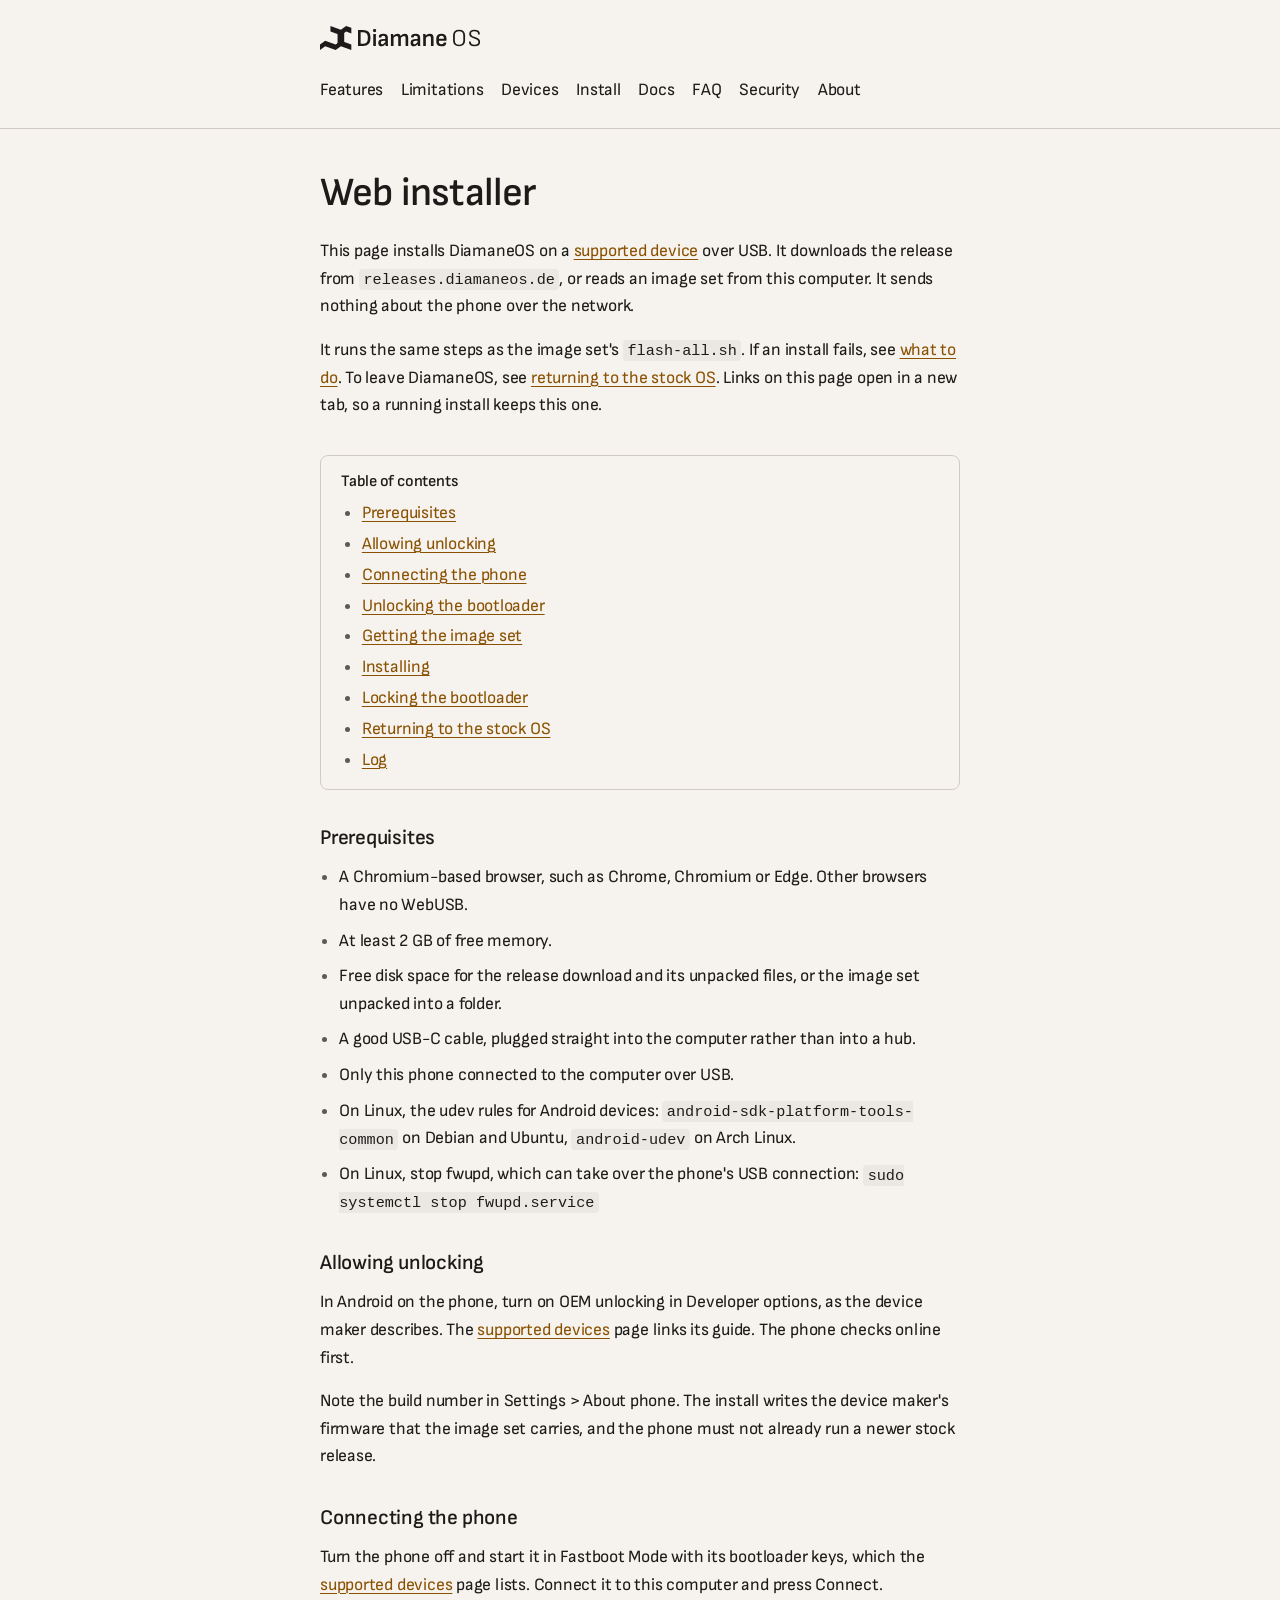
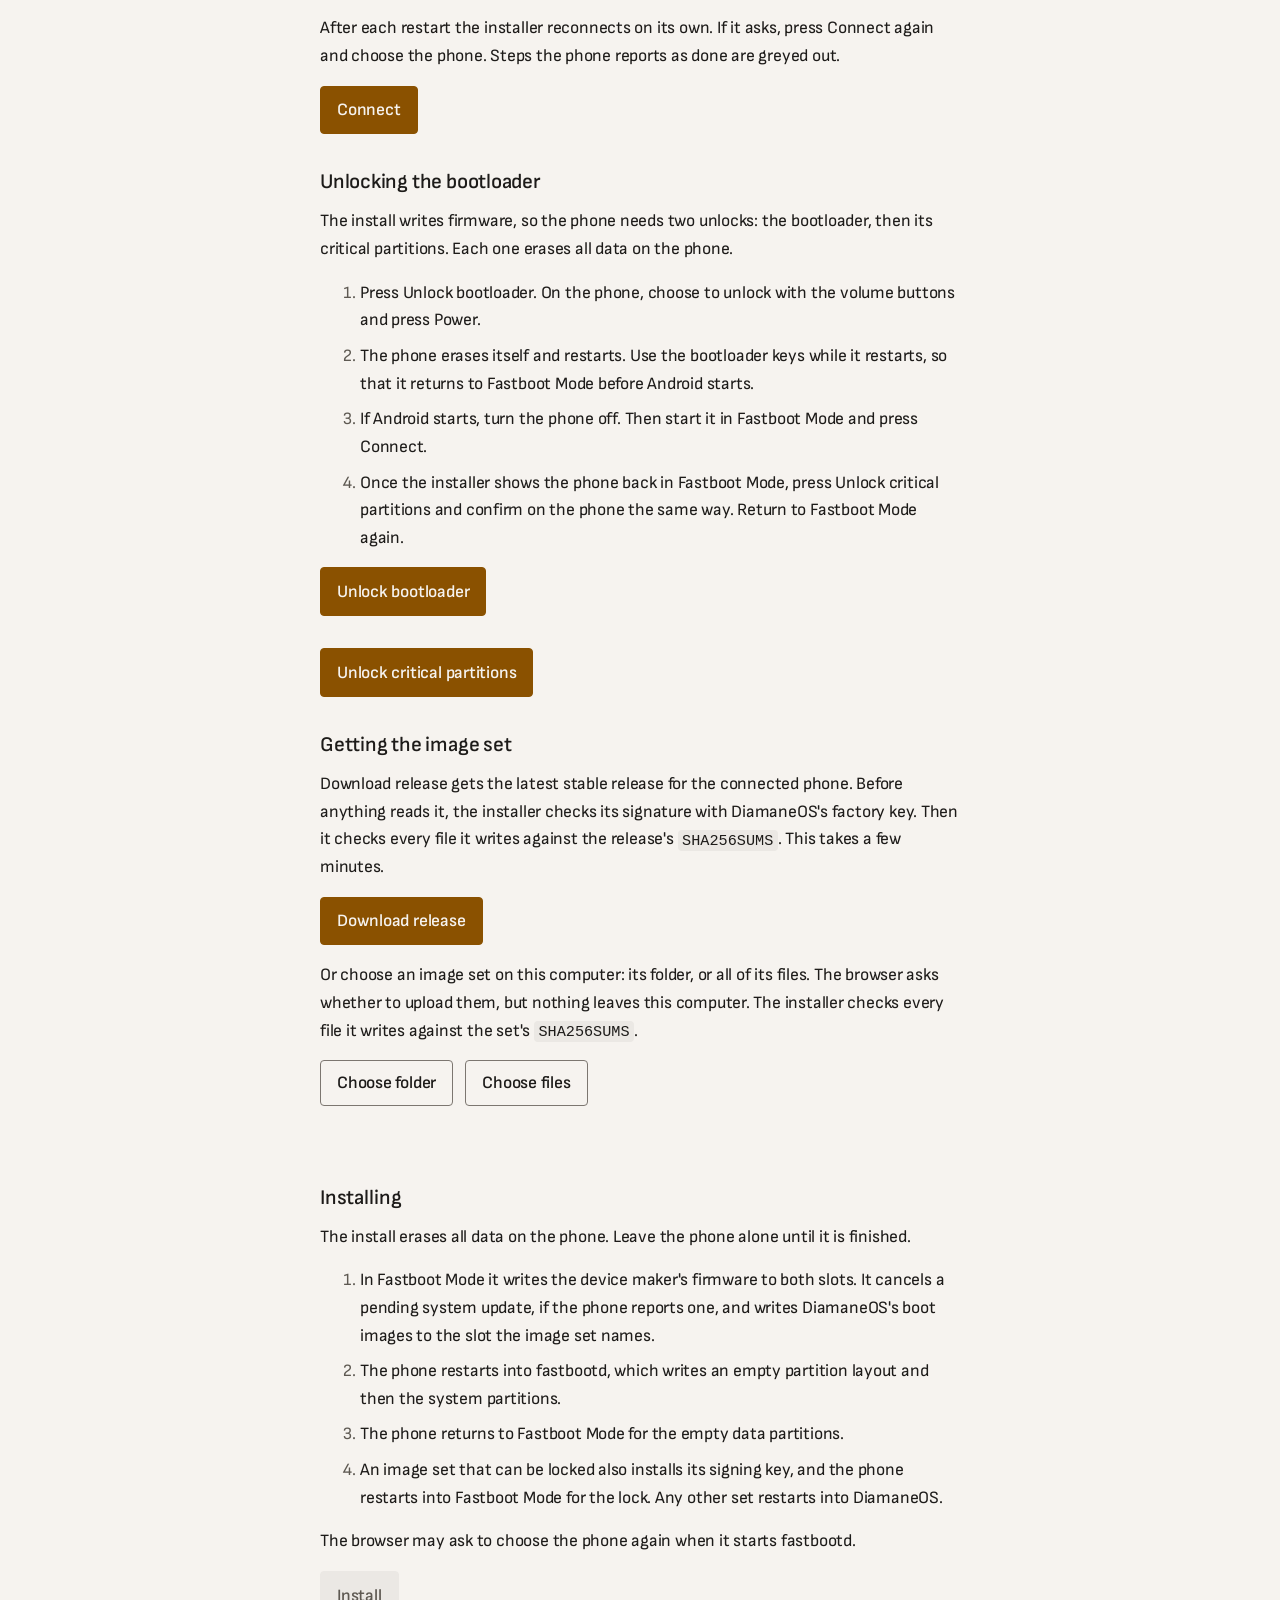
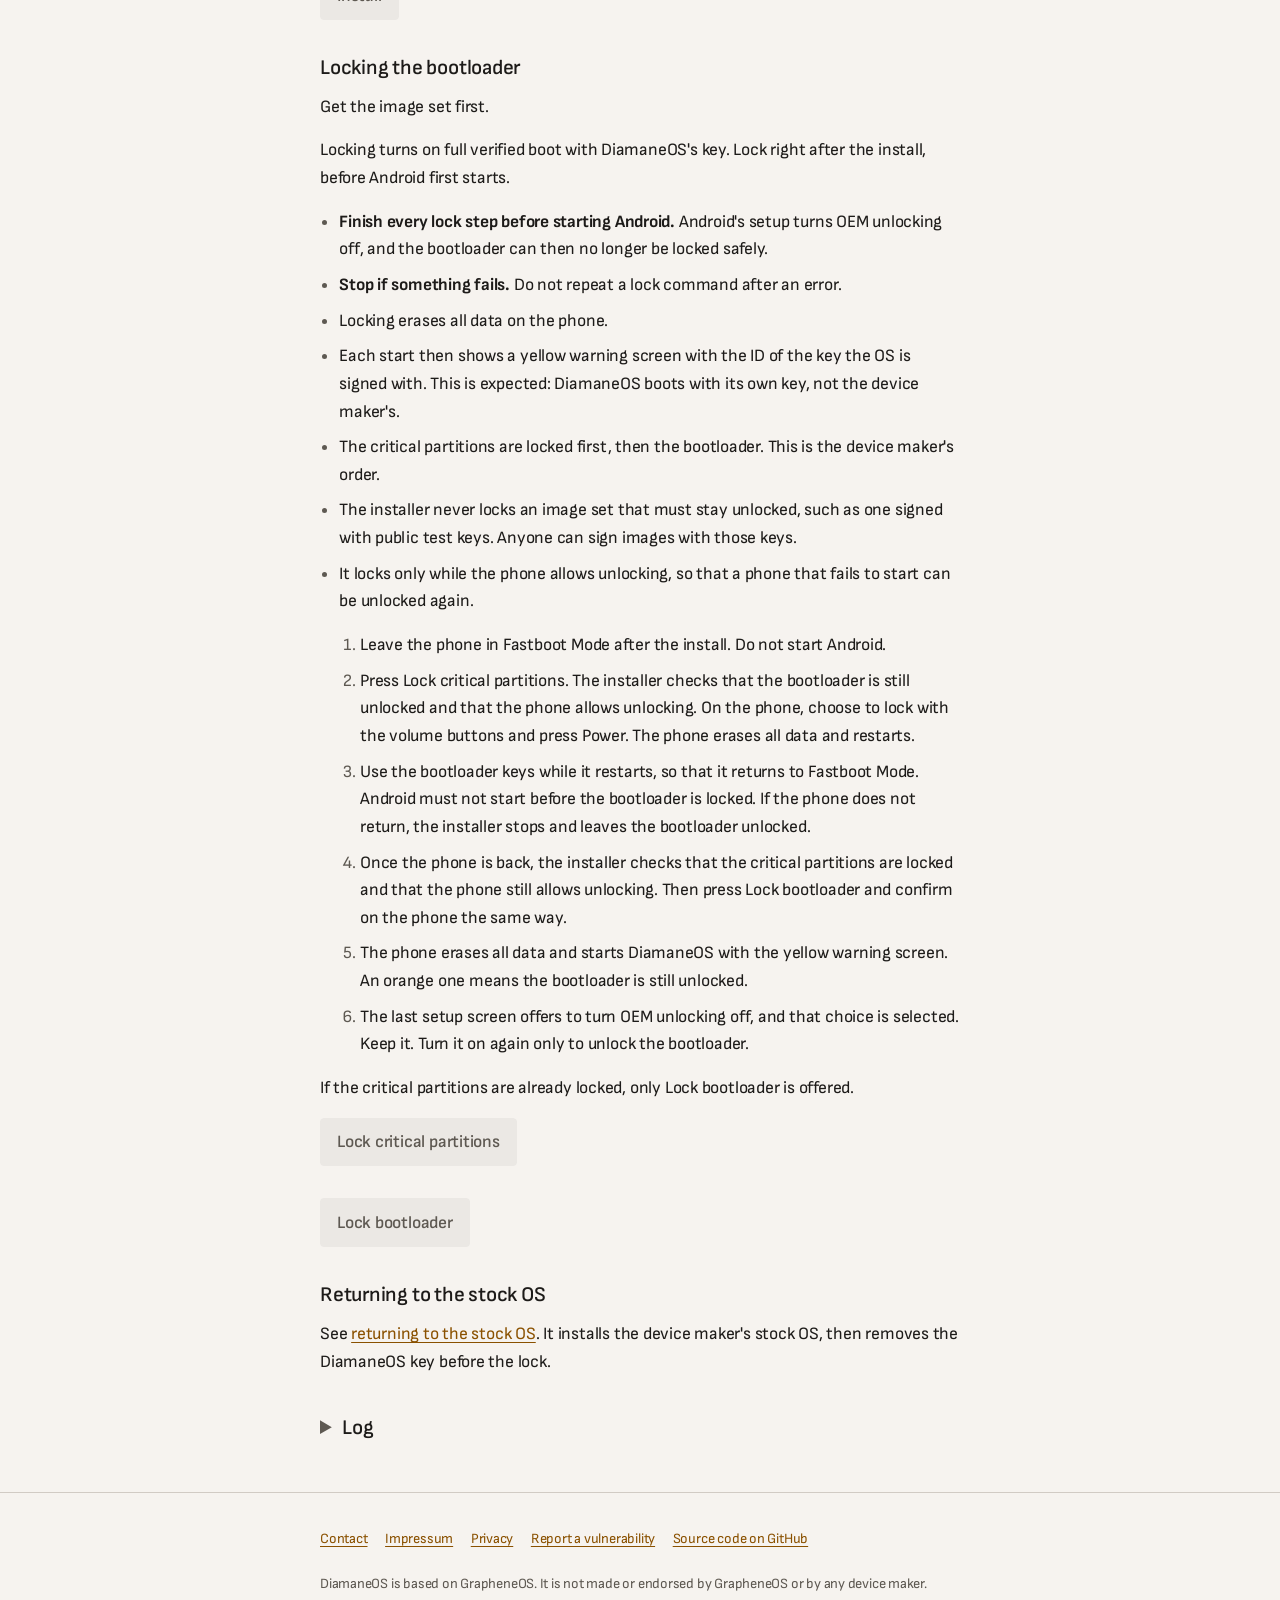
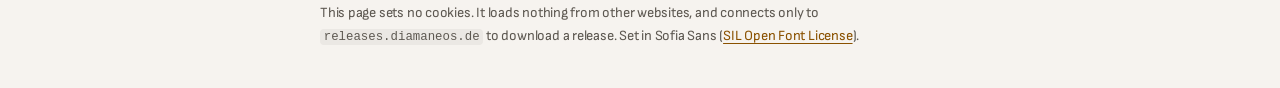
==== web/index.html @ 6e22ea88 "Install page: download button, reconnects and two lock steps The page reconnects after each restart " ====
<!DOCTYPE html>
<html lang="en">
    <head>
        <meta charset="utf-8"/>
        <meta name="viewport" content="width=device-width, initial-scale=1"/>
        <title>Web installer | DiamaneOS</title>
        <link rel="preload" href="fonts/SofiaSans-latin-wght.woff2" as="font" type="font/woff2" crossorigin=""/>
        <link rel="stylesheet" href="style.css"/>
        <script type="module" src="js/fastboot/ffe7e270/fastboot.min.mjs" integrity="sha256-/TM74wkIOUV1rXRSGlzJPb4ZjBA52fzUW3aSypxxtwc="></script>
        <script type="module" src="js/install.js"></script>
        <meta name="description" content="Install DiamaneOS from a browser over USB."/>
        <meta name="color-scheme" content="dark light"/>
        <meta name="theme-color" content="#f6f3ef" media="(prefers-color-scheme: light)"/>
        <meta name="theme-color" content="#100e0b" media="(prefers-color-scheme: dark)"/>
        <meta name="referrer" content="no-referrer"/>
        <link rel="license" href="LICENSE"/>
    </head>
    <body>
        <a class="skip" href="#web-install">Skip to content</a>

        <header class="site-header">
            <div class="wrap header-in">
                <a class="brand" href="https://diamaneos.de/" target="_blank" rel="noreferrer" aria-label="DiamaneOS website"><svg viewBox="0 0 655.396 98.25" class="lockup" aria-hidden="true" focusable="false">
                    <path class="b-bond" d="M71.9 21.642L85.504 26.453L99.108 16.833L99.108 76.608L85.504 71.797L71.9 81.417Z"/>
                    <path class="b-sheet" d="M42.751 0L85.504 15.116L106.878 0L128.255 7.558L128.255 30.232L106.878 22.674L85.504 37.788L42.751 22.674Z"/>
                    <path class="b-sheet" d="M0 75.576L21.377 60.462L64.128 75.576L85.504 60.462L128.255 75.576L128.255 98.25L85.504 83.134L64.128 98.25L21.377 83.134L0 98.25Z"/>
                    <path class="b-name" d="M156.58 81.88Q155.46 81.88 155.46 80.76V17.49Q155.46 16.38 156.58 16.38H175.86Q191.37 16.38 198.97 23.56Q206.57 30.75 206.57 45.15V50.83Q206.57 66.41 199.01 74.14Q191.45 81.88 175.86 81.88ZM166.32 72.62H175.12Q185.74 72.62 190.73 67.32Q195.71 62.02 195.71 51.08V44.9Q195.71 35.13 190.73 30.38Q185.74 25.63 175.12 25.63H166.32ZM219.18 81.88Q218.06 81.88 218.06 80.76V33.91Q218.06 32.79 219.18 32.79H227.67Q228.78 32.79 228.78 33.91V80.76Q228.78 81.88 227.67 81.88ZM223.46 25.34Q220.23 25.34 218.64 23.64Q217.05 21.94 217.05 19.23V17.91Q217.05 15.16 218.64 13.48Q220.23 11.8 223.46 11.8Q226.73 11.8 228.3 13.48Q229.87 15.16 229.87 17.91V19.23Q229.87 21.94 228.3 23.64Q226.73 25.34 223.46 25.34ZM270.01 81.88Q269.41 81.88 269.16 81.5Q268.91 81.12 268.74 80.52Q268.59 79.58 268.25 77.1Q267.91 74.61 267.77 72.46L267.19 68.5V48.53Q267.19 44.02 265.41 42.15Q263.63 40.29 259.17 40.29Q251.1 40.29 251.2 46.04Q251.24 47.16 250.16 47.16H241.94Q240.85 47.16 240.73 45.38Q240.18 39 245.26 35.3Q250.34 31.59 259.56 31.59Q268.99 31.59 273.45 35.75Q277.91 39.91 277.91 48.59V69.54Q277.91 72.9 278.08 75.66Q278.26 78.42 278.56 80.66Q278.76 81.88 277.47 81.88ZM250.88 83.08Q244.97 83.08 241.82 79.52Q238.68 75.96 238.68 69.26Q238.68 64.06 240.69 60.77Q242.71 57.48 247.25 55.67Q251.79 53.86 259.41 53.23L268.74 52.41L268.72 59.38L260 60.13Q253.85 60.69 251.52 62.43Q249.19 64.18 249.19 68.24Q249.19 71.33 250.46 72.85Q251.73 74.36 254.3 74.36Q257.39 74.36 260.66 72.32Q263.93 70.28 269.04 64.93L269.32 72.76Q266.1 76.2 263.17 78.51Q260.23 80.81 257.28 81.94Q254.32 83.08 250.88 83.08ZM291.48 81.88Q290.36 81.88 290.36 80.76V45.2Q290.36 42.36 290.21 39.45Q290.06 36.53 289.71 34.09Q289.51 32.79 290.88 32.79H298.49Q299.46 32.79 299.61 33.61Q299.83 35.04 300.12 36.71Q300.41 38.37 300.51 40.12Q304.61 36 308.55 33.8Q312.49 31.59 317.35 31.59Q322.55 31.59 325.59 33.84Q328.63 36.08 329.93 40.52Q334.24 36.13 338.32 33.86Q342.4 31.59 347.34 31.59Q354.13 31.59 357.59 35.71Q361.05 39.83 361.05 48.1V80.76Q361.05 81.88 359.94 81.88H351.45Q350.33 81.88 350.33 80.76V49.56Q350.33 45.25 348.77 43.1Q347.21 40.94 343.81 40.94Q340.84 40.94 337.86 42.71Q334.87 44.48 331.07 48.11V80.76Q331.07 81.88 329.95 81.88H321.47Q320.35 81.88 320.35 80.76V49.56Q320.35 45.25 318.79 43.1Q317.22 40.94 313.83 40.94Q310.85 40.94 307.87 42.71Q304.89 44.48 301.08 48.11V80.76Q301.08 81.88 299.97 81.88ZM402.21 81.88Q401.61 81.88 401.36 81.5Q401.11 81.12 400.94 80.52Q400.79 79.58 400.45 77.1Q400.11 74.61 399.97 72.46L399.39 68.5V48.53Q399.39 44.02 397.61 42.15Q395.83 40.29 391.37 40.29Q383.3 40.29 383.4 46.04Q383.44 47.16 382.36 47.16H374.14Q373.05 47.16 372.93 45.38Q372.38 39 377.46 35.3Q382.54 31.59 391.76 31.59Q401.19 31.59 405.65 35.75Q410.11 39.91 410.11 48.59V69.54Q410.11 72.9 410.28 75.66Q410.46 78.42 410.76 80.66Q410.96 81.88 409.67 81.88ZM383.08 83.08Q377.17 83.08 374.02 79.52Q370.88 75.96 370.88 69.26Q370.88 64.06 372.89 60.77Q374.91 57.48 379.45 55.67Q383.99 53.86 391.61 53.23L400.94 52.41L400.92 59.38L392.2 60.13Q386.05 60.69 383.72 62.43Q381.39 64.18 381.39 68.24Q381.39 71.33 382.66 72.85Q383.93 74.36 386.5 74.36Q389.59 74.36 392.86 72.32Q396.13 70.28 401.24 64.93L401.52 72.76Q398.3 76.2 395.37 78.51Q392.43 80.81 389.48 81.94Q386.52 83.08 383.08 83.08ZM455.27 81.88Q454.15 81.88 454.15 80.76V49.56Q454.15 45.1 452.34 43.02Q450.54 40.94 446.81 40.94Q443.22 40.94 439.72 43.08Q436.22 45.21 431.46 49.93L431.19 41.57Q434.28 38.3 437.25 36.09Q440.22 33.88 443.38 32.73Q446.55 31.59 450.23 31.59Q457.41 31.59 461.14 35.71Q464.87 39.83 464.87 48.18V80.76Q464.87 81.88 463.75 81.88ZM423.68 81.88Q422.56 81.88 422.56 80.76V45.2Q422.56 42.44 422.34 39.3Q422.11 36.15 421.91 34.16Q421.71 32.79 423 32.79H430.69Q431.66 32.79 431.89 33.84Q432.11 34.69 432.31 36.28Q432.51 37.88 432.7 39.61Q432.89 41.34 432.89 42.67L433.28 46.23V80.76Q433.28 81.88 432.17 81.88ZM497.15 83.08Q486.74 83.08 481.42 78.4Q476.11 73.72 476.11 64.55V51.58Q476.11 41.77 481.38 36.68Q486.66 31.59 497.06 31.59Q507.35 31.59 512.64 36.54Q517.94 41.48 517.94 50.99V58.79Q517.94 59.9 516.82 59.9H486.76V63.01Q486.76 68.84 489.26 71.57Q491.75 74.29 497.4 74.29Q501.65 74.29 504 72.9Q506.36 71.52 506.36 68.8Q506.36 67.65 507.55 67.65H515.87Q516.84 67.65 516.99 68.69Q517.3 75.58 512.11 79.33Q506.93 83.08 497.15 83.08ZM486.76 52.16H507.33V51.6Q507.33 45.82 504.82 43.11Q502.32 40.4 497.18 40.4Q491.85 40.4 489.31 43.19Q486.76 45.97 486.76 51.68Z"/>
                    <path class="b-suffix" d="M569.33 83.08Q557.07 83.08 550.94 77.02Q544.81 70.96 544.81 59.95V38.3Q544.81 27.21 550.94 21.19Q557.07 15.17 569.33 15.17Q581.59 15.17 587.72 21.19Q593.86 27.21 593.86 38.3V59.95Q593.86 70.96 587.72 77.02Q581.59 83.08 569.33 83.08ZM569.33 76.67Q577.78 76.67 582.21 72.36Q586.64 68.04 586.64 59.85V38.4Q586.64 30.13 582.21 25.85Q577.78 21.58 569.33 21.58Q560.97 21.58 556.5 25.85Q552.03 30.13 552.03 38.4V59.85Q552.03 68.04 556.5 72.36Q560.97 76.67 569.33 76.67ZM632.2 83.08Q620.35 83.08 614.9 78.08Q609.45 73.09 609.94 64.6Q610.02 63.08 610.97 63.08H616.29Q617.32 63.08 617.32 64.44Q617.32 70.97 621.08 73.86Q624.84 76.75 632.77 76.75Q640.58 76.75 644.38 74.08Q648.18 71.41 648.18 65.8Q648.18 62.77 647.2 60.73Q646.22 58.69 643.98 57.16Q641.75 55.64 638.02 54.1L623.95 48.2Q619.33 46.26 616.46 43.96Q613.59 41.66 612.33 38.64Q611.07 35.63 611.07 31.62Q611.16 23.54 616.59 19.4Q622.02 15.26 632.18 15.26Q639.28 15.26 644.33 17.34Q649.38 19.42 651.97 23.39Q654.56 27.36 654.15 33.16Q653.99 34.77 653.2 34.77H647.8Q647.38 34.77 647.15 34.42Q646.93 34.08 647.01 33.16Q647.34 27.56 643.4 24.57Q639.45 21.58 631.95 21.58Q625.34 21.58 621.86 23.93Q618.38 26.28 618.29 31.21Q618.29 33.95 619.22 35.89Q620.14 37.84 622.32 39.41Q624.5 40.97 628.27 42.56L642.19 48.48Q647 50.49 649.91 52.78Q652.82 55.07 654.11 58.13Q655.4 61.19 655.4 65.64Q655.4 73.98 649.85 78.53Q644.31 83.08 632.2 83.08Z"/>
                </svg></a>
                <nav class="nav" aria-label="Main">
                    <ul>
                        <li><a href="https://diamaneos.de/features/" target="_blank" rel="noreferrer">Features</a></li>
                        <li><a href="https://diamaneos.de/limitations/" target="_blank" rel="noreferrer">Limitations</a></li>
                        <li><a href="https://diamaneos.de/devices/" target="_blank" rel="noreferrer">Devices</a></li>
                        <li><a href="https://diamaneos.de/install/" target="_blank" rel="noreferrer">Install</a></li>
                        <li><a href="https://diamaneos.de/documentation/" target="_blank" rel="noreferrer">Docs</a></li>
                        <li><a href="https://diamaneos.de/faq/" target="_blank" rel="noreferrer">FAQ</a></li>
                        <li><a href="https://diamaneos.de/security/" target="_blank" rel="noreferrer">Security</a></li>
                        <li><a href="https://diamaneos.de/about/" target="_blank" rel="noreferrer">About</a></li>
                    </ul>
                </nav>
            </div>
        </header>

        <main id="web-install" tabindex="-1">
            <h1><a href="#web-install">Web installer</a></h1>

            <p>This page installs DiamaneOS on a
            <a href="https://diamaneos.de/devices/" target="_blank" rel="noreferrer">supported device</a> over USB.
            It downloads the release from <code>releases.diamaneos.de</code>, or reads an image set from this
            computer. It sends nothing about the phone over the network.</p>

            <p>It runs the same steps as the image set's <code>flash-all.sh</code>. If an install fails,
            see <a href="recovery.html" target="_blank" rel="noopener">what to do</a>. To leave DiamaneOS, see
            <a href="stock.html" target="_blank" rel="noopener">returning to the stock OS</a>. Links on this
            page open in a new tab, so a running install keeps this one.</p>

            <nav id="table-of-contents" class="toc">
                <h2><a href="#table-of-contents">Table of contents</a></h2>

                <ul>
                    <li><a href="#prerequisites">Prerequisites</a></li>
                    <li><a href="#allowing-unlocking">Allowing unlocking</a></li>
                    <li><a href="#connecting">Connecting the phone</a></li>
                    <li><a href="#unlocking">Unlocking the bootloader</a></li>
                    <li><a href="#image-set">Getting the image set</a></li>
                    <li><a href="#installing">Installing</a></li>
                    <li><a href="#locking">Locking the bootloader</a></li>
                    <li><a href="#stock">Returning to the stock OS</a></li>
                    <li><a href="#log-section">Log</a></li>
                </ul>
            </nav>

            <section id="prerequisites">
                <h2><a href="#prerequisites">Prerequisites</a></h2>

                <ul>
                    <li>A Chromium-based browser, such as Chrome, Chromium or Edge. Other browsers have no
                    WebUSB.</li>
                    <li>At least 2 GB of free memory.</li>
                    <li>Free disk space for the release download and its unpacked files, or the image set
                    unpacked into a folder.</li>
                    <li>A good USB-C cable, plugged straight into the computer rather than into a hub.</li>
                    <li>Only this phone connected to the computer over USB.</li>
                    <li>On Linux, the udev rules for Android devices: <code>android-sdk-platform-tools-common</code>
                    on Debian and Ubuntu, <code>android-udev</code> on Arch Linux.</li>
                    <li>On Linux, stop fwupd, which can take over the phone's USB connection:
                    <code>sudo systemctl stop fwupd.service</code></li>
                </ul>
            </section>

            <section id="allowing-unlocking">
                <h2><a href="#allowing-unlocking">Allowing unlocking</a></h2>

                <p>In Android on the phone, turn on OEM unlocking in Developer options, as the device maker
                describes. The <a href="https://diamaneos.de/devices/" target="_blank" rel="noreferrer">supported
                devices</a> page links its guide. The phone checks online first.</p>

                <p>Note the build number in Settings > About phone. The install writes the device maker's
                firmware that the image set carries, and the phone must not already run a newer stock
                release.</p>
            </section>

            <section id="connecting">
                <h2><a href="#connecting">Connecting the phone</a></h2>

                <p>Turn the phone off and start it in Fastboot Mode with its bootloader keys, which the
                <a href="https://diamaneos.de/devices/" target="_blank" rel="noreferrer">supported devices</a> page
                lists. Connect it to this computer and press Connect.</p>

                <p>After each restart the installer reconnects on its own. If it asks, press Connect again and
                choose the phone. Steps the phone reports as done are greyed out.</p>

                <button id="connect-button" disabled="">Connect</button>

                <p><strong id="connect-status"></strong></p>
            </section>

            <section id="unlocking">
                <h2><a href="#unlocking">Unlocking the bootloader</a></h2>

                <p>The install writes firmware, so the phone needs two unlocks: the bootloader, then its
                critical partitions. Each one erases all data on the phone.</p>

                <ol>
                    <li>Press Unlock bootloader. On the phone, choose to unlock with the volume buttons and
                    press Power.</li>
                    <li>The phone erases itself and restarts. Use the bootloader keys while it restarts, so
                    that it returns to Fastboot Mode before Android starts.</li>
                    <li>If Android starts, turn the phone off. Then start it in Fastboot Mode and press
                    Connect.</li>
                    <li>Once the installer shows the phone back in Fastboot Mode, press Unlock critical
                    partitions and confirm on the phone the same way. Return to Fastboot Mode again.</li>
                </ol>

                <button id="unlock-button" disabled="">Unlock bootloader</button>

                <p><strong id="unlock-status"></strong></p>

                <button id="unlock-critical-button" disabled="">Unlock critical partitions</button>

                <p><strong id="unlock-critical-status"></strong></p>
            </section>

            <section id="image-set">
                <h2><a href="#image-set">Getting the image set</a></h2>

                <p>Download release gets the latest stable release for the connected phone. Before anything
                reads it, the installer checks its signature with DiamaneOS's factory key. Then it checks every
                file it writes against the release's <code>SHA256SUMS</code>. This takes a few minutes.</p>

                <button id="download-button" disabled="">Download release</button>

                <p id="download-status-container" hidden="">
                    <strong id="download-status"></strong>
                    <br/>
                    <progress id="download-progress" hidden="" max="1" value="0"></progress>
                </p>

                <p>Or choose an image set on this computer: its folder, or all of its files. The browser asks
                whether to upload them, but nothing leaves this computer. The installer checks every file it
                writes against the set's <code>SHA256SUMS</code>.</p>

                <p class="choices">
                    <button id="folder-button" class="secondary" disabled="">Choose folder</button>
                    <button id="files-button" class="secondary" disabled="">Choose files</button>
                </p>

                <input type="file" id="folder-input" webkitdirectory="" hidden=""/>
                <input type="file" id="files-input" multiple="" hidden=""/>

                <p>
                    <strong id="package-status"></strong>
                    <br/>
                    <progress id="package-progress" hidden="" max="1" value="0"></progress>
                </p>

                <p id="package-summary"></p>
            </section>

            <section id="installing">
                <h2><a href="#installing">Installing</a></h2>

                <p>The install erases all data on the phone. Leave the phone alone until it is finished.</p>

                <ol>
                    <li>In Fastboot Mode it writes the device maker's firmware to both slots. It cancels a
                    pending system update, if the phone reports one, and writes DiamaneOS's boot images to
                    the slot the image set names.</li>
                    <li>The phone restarts into fastbootd, which writes an empty partition layout and then the
                    system partitions.</li>
                    <li>The phone returns to Fastboot Mode for the empty data partitions.</li>
                    <li>An image set that can be locked also installs its signing key, and the phone restarts
                    into Fastboot Mode for the lock. Any other set restarts into DiamaneOS.</li>
                </ol>

                <p>The browser may ask to choose the phone again when it starts fastbootd.</p>

                <p id="firmware-check" hidden=""><label><input type="checkbox" id="firmware-confirm"/> The
                phone does not run a newer stock release than
                <span id="firmware-release">the one in the image set</span>.</label></p>

                <button id="install-button" disabled="">Install</button>

                <p id="install-status-container" hidden="">
                    <strong id="install-status"></strong>
                    <br/>
                    <progress id="install-progress" hidden="" max="1" value="0"></progress>
                </p>

                <button id="reconnect-button" hidden="">Connect again</button>
            </section>

            <section id="locking">
                <h2><a href="#locking">Locking the bootloader</a></h2>

                <p id="lock-notice">Get the image set first.</p>

                <p>Locking turns on full verified boot with DiamaneOS's key. Lock right after the install,
                before Android first starts.</p>

                <ul>
                    <li><strong>Finish every lock step before starting Android.</strong> Android's setup turns
                    OEM unlocking off, and the bootloader can then no longer be locked safely.</li>
                    <li><strong>Stop if something fails.</strong> Do not repeat a lock command after an
                    error.</li>
                    <li>Locking erases all data on the phone.</li>
                    <li>Each start then shows a yellow warning screen with the ID of the key the OS is signed
                    with. This is expected: DiamaneOS boots with its own key, not the device maker's.</li>
                    <li>The critical partitions are locked first, then the bootloader. This is the device
                    maker's order.</li>
                    <li>The installer never locks an image set that must stay unlocked, such as one signed with
                    public test keys. Anyone can sign images with those keys.</li>
                    <li>It locks only while the phone allows unlocking, so that a phone that fails to start
                    can be unlocked again.</li>
                </ul>

                <ol>
                    <li>Leave the phone in Fastboot Mode after the install. Do not start Android.</li>
                    <li>Press Lock critical partitions. The installer checks that the bootloader is still
                    unlocked and that the phone allows unlocking. On the phone, choose to lock with the volume
                    buttons and press Power. The phone erases all data and restarts.</li>
                    <li>Use the bootloader keys while it restarts, so that it returns to Fastboot Mode. Android
                    must not start before the bootloader is locked. If the phone does not return, the installer
                    stops and leaves the bootloader unlocked.</li>
                    <li>Once the phone is back, the installer checks that the critical partitions are locked and
                    that the phone still allows unlocking. Then press Lock bootloader and confirm on the phone
                    the same way.</li>
                    <li>The phone erases all data and starts DiamaneOS with the yellow warning screen. An orange
                    one means the bootloader is still unlocked.</li>
                    <li>The last setup screen offers to turn OEM unlocking off, and that choice is selected.
                    Keep it. Turn it on again only to unlock the bootloader.</li>
                </ol>

                <p>If the critical partitions are already locked, only Lock bootloader is offered.</p>

                <button id="lock-critical-button" disabled="">Lock critical partitions</button>

                <p><strong id="lock-critical-status"></strong></p>

                <button id="lock-button" disabled="">Lock bootloader</button>

                <p><strong id="lock-status"></strong></p>
            </section>

            <section id="stock">
                <h2><a href="#stock">Returning to the stock OS</a></h2>

                <p>See <a href="stock.html" target="_blank" rel="noopener">returning to the stock OS</a>. It
                installs the device maker's stock OS, then removes the DiamaneOS key before the lock.</p>
            </section>

            <details id="log-section">
                <summary>Log</summary>

                <p>Add this to a report on the
                <a href="https://github.com/DiamaneOS/issue-tracker" target="_blank" rel="noreferrer">issue
                tracker</a> when an install fails. It holds no serial numbers.</p>

                <p class="choices">
                    <button id="log-copy-button" class="secondary">Copy</button>
                    <button id="log-save-button" class="secondary">Save</button>
                    <span id="log-status"></span>
                </p>

                <pre id="log"></pre>
            </details>
        </main>

        <footer class="site-footer">
            <div class="wrap">
                <nav aria-label="Footer">
                    <ul class="footer-links">
                        <li><a href="https://diamaneos.de/about/#contact" target="_blank" rel="noreferrer">Contact</a></li>
                        <li><a href="https://diamaneos.de/legal/#impressum" target="_blank" rel="noreferrer">Impressum</a></li>
                        <li><a href="https://diamaneos.de/legal/#privacy" target="_blank" rel="noreferrer">Privacy</a></li>
                        <li><a href="https://diamaneos.de/security/" target="_blank" rel="noreferrer">Report a vulnerability</a></li>
                        <li><a href="https://github.com/DiamaneOS/installer" target="_blank" rel="noreferrer">Source code on GitHub</a></li>
                    </ul>
                </nav>

                <p>DiamaneOS is based on GrapheneOS. It is not made or endorsed by GrapheneOS or by any device maker.</p>

                <p>This page sets no cookies. It loads nothing from other websites, and connects only to
                <code>releases.diamaneos.de</code> to download a release. Set in Sofia Sans
                (<a href="fonts/OFL.txt" target="_blank" rel="noopener">SIL Open Font License</a>).</p>
            </div>
        </footer>
    </body>
</html>
---- web/style.css ----
/* The DiamaneOS website's type, colours and spacing (its assets/css/site.css),
 * with styles for the installer's controls. */

/* The website's Latin subset of Sofia Sans. Other characters fall back to the
 * system font. */
@font-face {
    font-family: "Sofia Sans";
    src: url("fonts/SofiaSans-latin-wght.woff2") format("woff2");
    font-weight: 1 1000;
    font-style: normal;
    font-display: swap;
    unicode-range: U+0000-017F, U+02BB-02BC, U+02C6, U+02DA, U+02DC, U+0304, U+0308, U+0329, U+2000-206F, U+20AC, U+2122, U+2191, U+2193, U+2212, U+2215, U+FEFF, U+FFFD;
}

:root {
    color-scheme: light dark;
    --bg: #f6f3ef;
    --ink: #1d1b19;
    --muted: #5e5952;
    --outline: #7c7670;
    --line: #d1cbc4;
    --accent: #8a5100;
    --lamp: #fba700;
    --code-bg: #ebe8e4;
    --error: #b12c28;
    --w-body: 400;
    --font: "Sofia Sans", system-ui, -apple-system, "Segoe UI", Roboto, "Noto Sans", sans-serif;
    --mono: ui-monospace, "SF Mono", Menlo, Consolas, "Liberation Mono", monospace;
    --measure: 40rem;
    --gutter: clamp(1rem, 4vw, 2rem);
}

@media (prefers-color-scheme: dark) {
    :root {
        --bg: #100e0b;
        --ink: #ebe8e4;
        --muted: #c0bbb3;
        --outline: #908b84;
        --line: #46413b;
        --accent: #ffb956;
        --code-bg: #2c2a27;
        --error: #ffb4aa;
        --w-body: 380;
    }
}

*,
*::before,
*::after {
    box-sizing: border-box;
}

[hidden] {
    display: none !important;
}

html {
    -webkit-text-size-adjust: 100%;
    text-size-adjust: 100%;
}

body {
    margin: 0;
    background: var(--bg);
    color: var(--ink);
    font-family: var(--font);
    font-size: 1.08rem;
    line-height: 1.6;
    font-weight: var(--w-body);
    letter-spacing: -0.0125em;
    overflow-wrap: break-word;
    -webkit-font-smoothing: antialiased;
}

h1,
h2 {
    margin: 0;
    font-weight: 560;
    line-height: 1.2;
    text-wrap: balance;
}

h1 {
    font-size: clamp(1.9rem, 1.5rem + 1.6vw, 2.5rem);
    letter-spacing: -0.02em;
}

h2 {
    font-size: 1.3rem;
}

p,
ul,
ol {
    margin: 0;
}

h1 a,
h2 a {
    color: inherit;
    text-decoration: none;
}

a {
    color: var(--accent);
    text-underline-offset: 0.18em;
    text-decoration-thickness: 1px;
}

a:hover {
    text-decoration-thickness: 2px;
}

:focus-visible {
    outline: 2px solid var(--accent);
    outline-offset: 2px;
}

main:focus {
    outline: none;
}

code,
pre {
    font-family: var(--mono);
    font-size: 0.88em;
    letter-spacing: 0;
}

code {
    padding: 0.1em 0.3em;
    border-radius: 4px;
    background: var(--code-bg);
}

pre {
    margin: 0;
    padding: 1rem;
    border-radius: 4px;
    background: var(--code-bg);
    white-space: pre-wrap;
    overflow-wrap: anywhere;
}

.wrap {
    max-width: calc(var(--measure) + 2 * var(--gutter));
    margin: 0 auto;
    padding: 0 var(--gutter);
}

.skip {
    position: absolute;
    left: 0.5rem;
    top: -3rem;
    padding: 0.5rem 0.75rem;
    background: var(--bg);
    color: var(--ink);
}

.skip:focus {
    top: 0.5rem;
}

/* header */

.site-header {
    border-bottom: 1px solid var(--line);
}

.header-in {
    display: flex;
    flex-wrap: wrap;
    align-items: center;
    justify-content: space-between;
    gap: 0.5rem 1.5rem;
    padding-top: 1rem;
    padding-bottom: 1rem;
}

.brand {
    display: inline-flex;
    align-items: center;
    min-height: 44px;
}

.lockup {
    display: block;
    height: 24px;
    width: auto;
}

.lockup .b-sheet,
.lockup .b-name,
.lockup .b-suffix,
.lockup .b-bond {
    fill: var(--ink);
}

@media (prefers-color-scheme: dark) {
    .lockup .b-suffix {
        fill: var(--muted);
    }

    .lockup .b-bond {
        fill: var(--lamp);
    }
}

.nav ul {
    display: flex;
    flex-wrap: wrap;
    gap: 0 1.1rem;
    margin: 0;
    padding: 0;
    list-style: none;
}

.nav li + li {
    margin-top: 0;
}

.nav a {
    display: inline-flex;
    align-items: center;
    min-height: 44px;
    color: var(--ink);
    text-decoration: none;
}

.nav a:hover {
    text-decoration: underline;
    text-decoration-thickness: 2px;
    text-underline-offset: 0.35em;
}

/* page */

main {
    display: block;
    max-width: calc(var(--measure) + 2 * var(--gutter));
    margin: 0 auto;
    padding: 2.5rem var(--gutter) 3rem;
}

main > * + *,
section > * + *,
details > * + * {
    margin-top: 1rem;
}

main > section,
main > nav,
main > details {
    margin-top: 2.25rem;
    scroll-margin-top: 1rem;
}

main > h1 + p {
    margin-top: 1.25rem;
}

section > h2 + * {
    margin-top: 0.75rem;
}

ul {
    padding-left: 1.2rem;
}

li + li {
    margin-top: 0.5rem;
}

li::marker {
    color: var(--muted);
}

.toc {
    padding: 1rem 1.25rem;
    border: 1px solid var(--line);
    border-radius: 8px;
}

.toc h2 {
    font-size: 1rem;
}

.toc ul {
    margin-top: 0.5rem;
    padding-left: 1.3rem;
}

.toc li + li {
    margin-top: 0.2rem;
}

/* controls */

button {
    min-height: 48px;
    padding: 0.6rem 1rem;
    border: 1px solid var(--accent);
    border-radius: 4px;
    background: var(--accent);
    color: var(--bg);
    font: inherit;
    font-weight: 560;
    letter-spacing: inherit;
    cursor: pointer;
}

button:enabled:hover {
    background: var(--ink);
    border-color: var(--ink);
}

button:disabled {
    background: var(--code-bg);
    border-color: var(--code-bg);
    color: var(--muted);
    cursor: not-allowed;
}

button.secondary {
    min-height: 44px;
    padding: 0.5rem 1rem;
    border-color: var(--outline);
    background: transparent;
    color: var(--ink);
}

button.secondary:enabled:hover {
    border-color: var(--ink);
    background: transparent;
}

button.secondary:disabled {
    border-color: var(--line);
    background: transparent;
}

.choices {
    display: flex;
    flex-wrap: wrap;
    align-items: center;
    gap: 0.5rem 0.75rem;
}

input[type="checkbox"] {
    width: 1.1rem;
    height: 1.1rem;
    margin: 0 0.4rem 0 0;
    vertical-align: -0.15em;
    accent-color: var(--accent);
}

progress {
    width: 100%;
    max-width: 30rem;
    height: 0.5rem;
    margin-top: 0.5rem;
    border: 0;
    border-radius: 4px;
    background: var(--line);
    appearance: none;
}

progress::-webkit-progress-bar {
    border-radius: 4px;
    background: var(--line);
}

progress::-webkit-progress-value {
    border-radius: 4px;
    background: var(--accent);
}

progress::-moz-progress-bar {
    border-radius: 4px;
    background: var(--accent);
}

summary {
    padding: 0.25rem 0;
    font-size: 1.3rem;
    font-weight: 560;
    line-height: 1.2;
    cursor: pointer;
}

summary::marker {
    color: var(--muted);
}

details p {
    color: var(--muted);
}

.error-text {
    color: var(--error);
}

/* footer */

.site-footer {
    padding: 1.5rem 0 2.5rem;
    border-top: 1px solid var(--line);
    color: var(--muted);
    font-size: 0.88rem;
}

.site-footer p + p {
    margin-top: 0.4rem;
}

.footer-links {
    display: flex;
    flex-wrap: wrap;
    gap: 0 1.1rem;
    margin: 0 0 0.75rem;
    padding: 0;
    list-style: none;
}

.footer-links li + li {
    margin-top: 0;
}

.footer-links a {
    display: inline-flex;
    align-items: center;
    min-height: 44px;
}
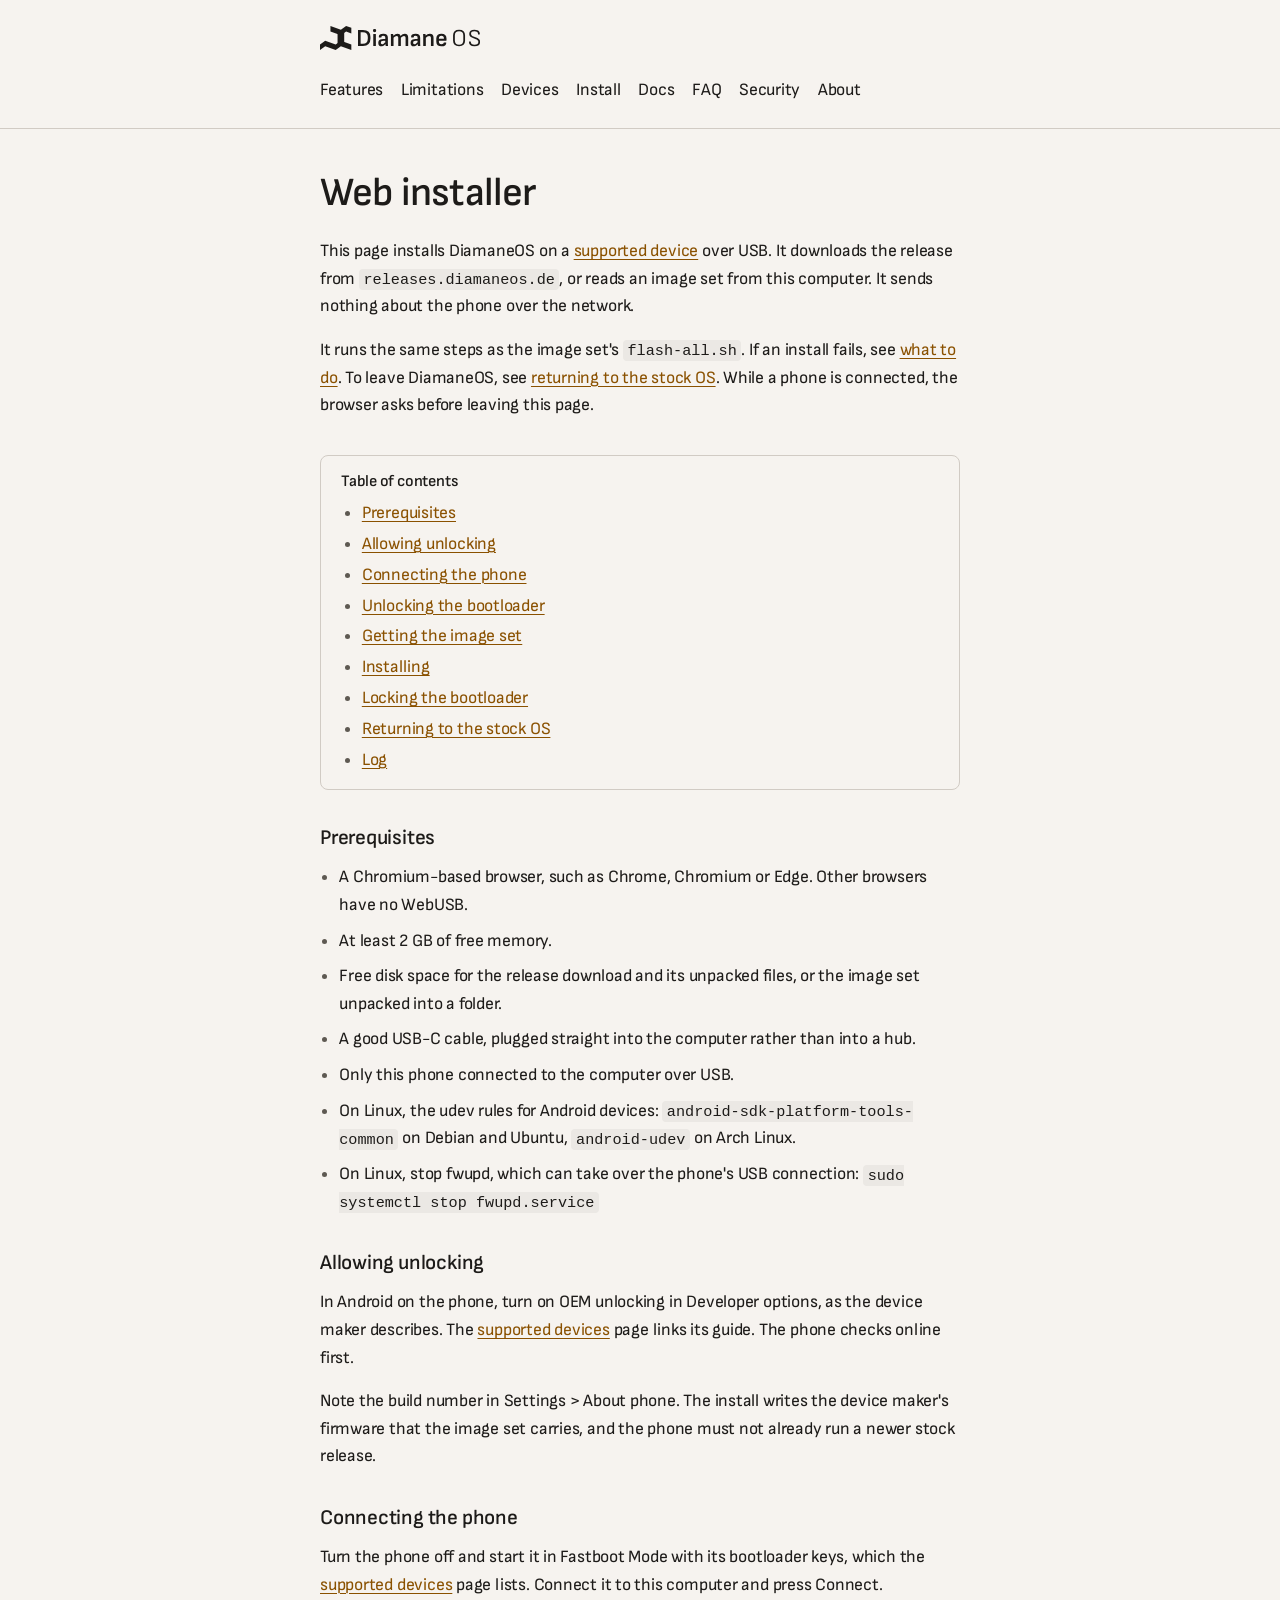
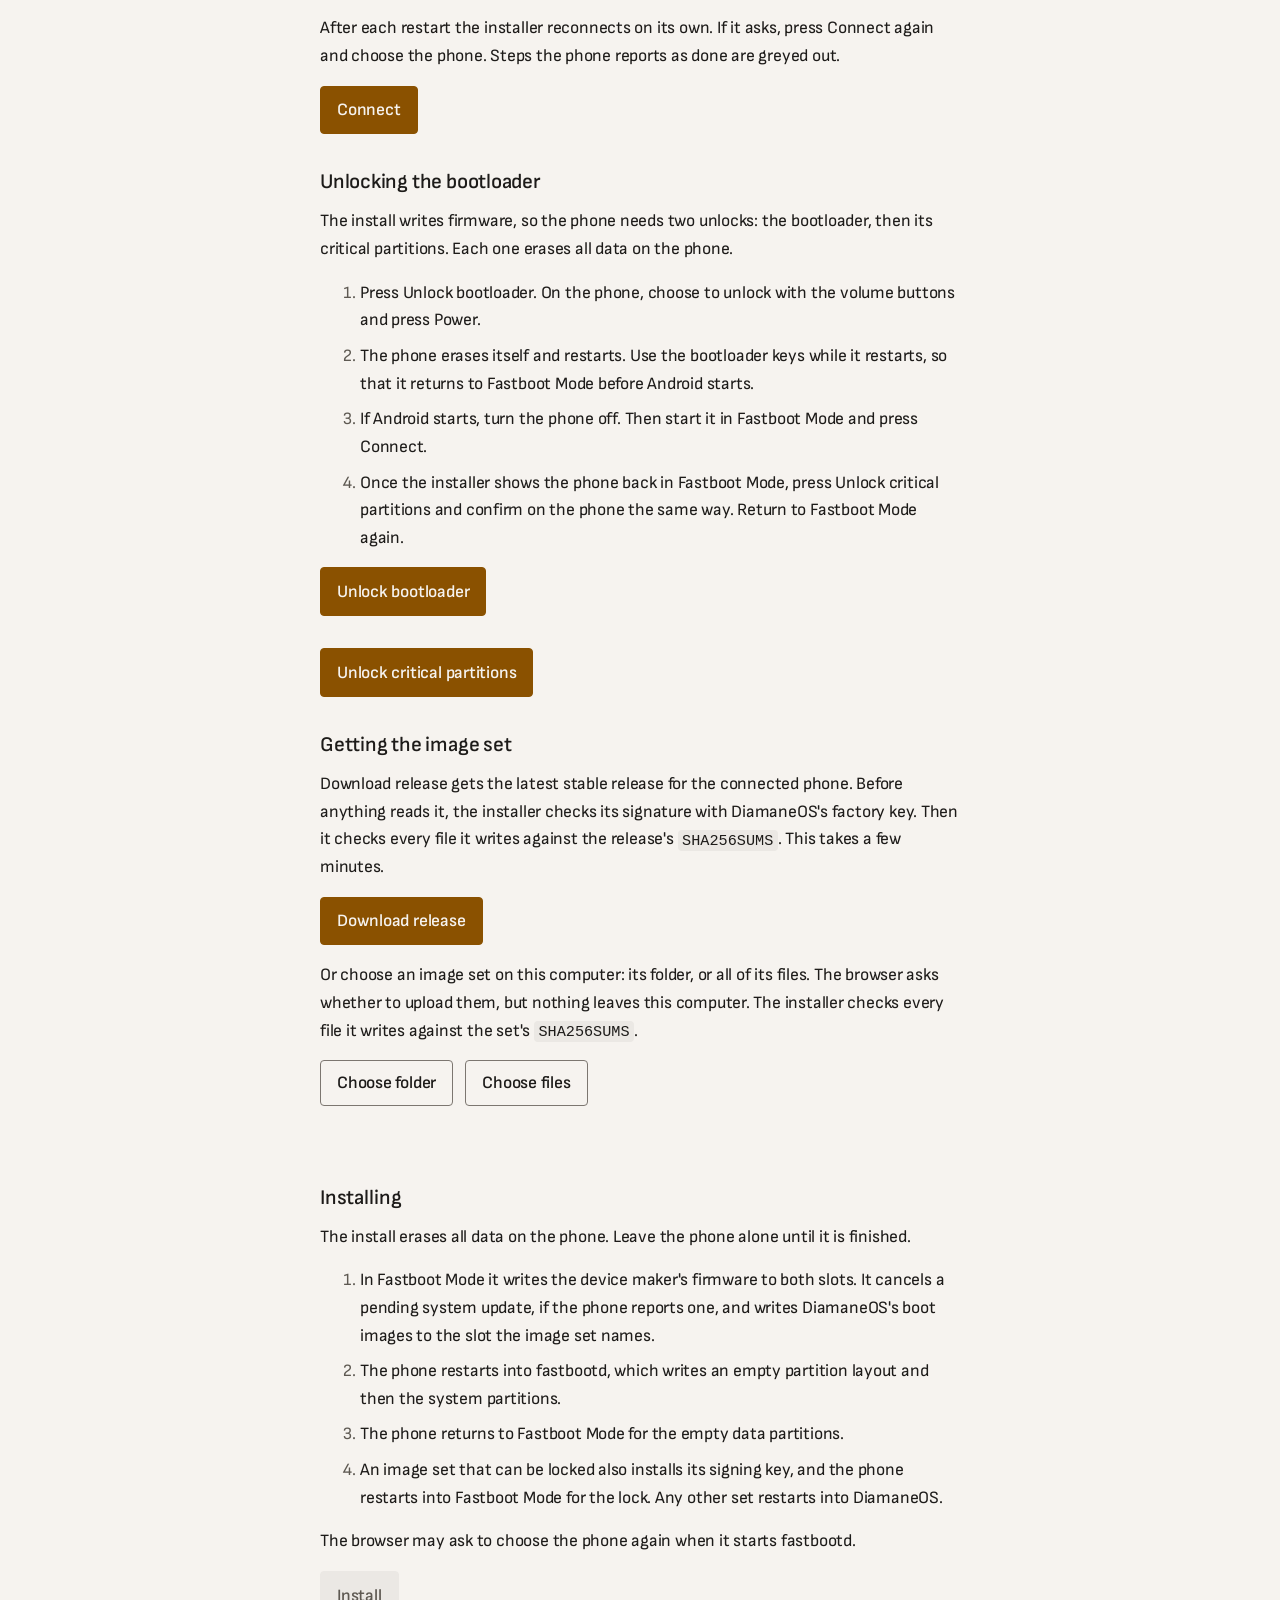
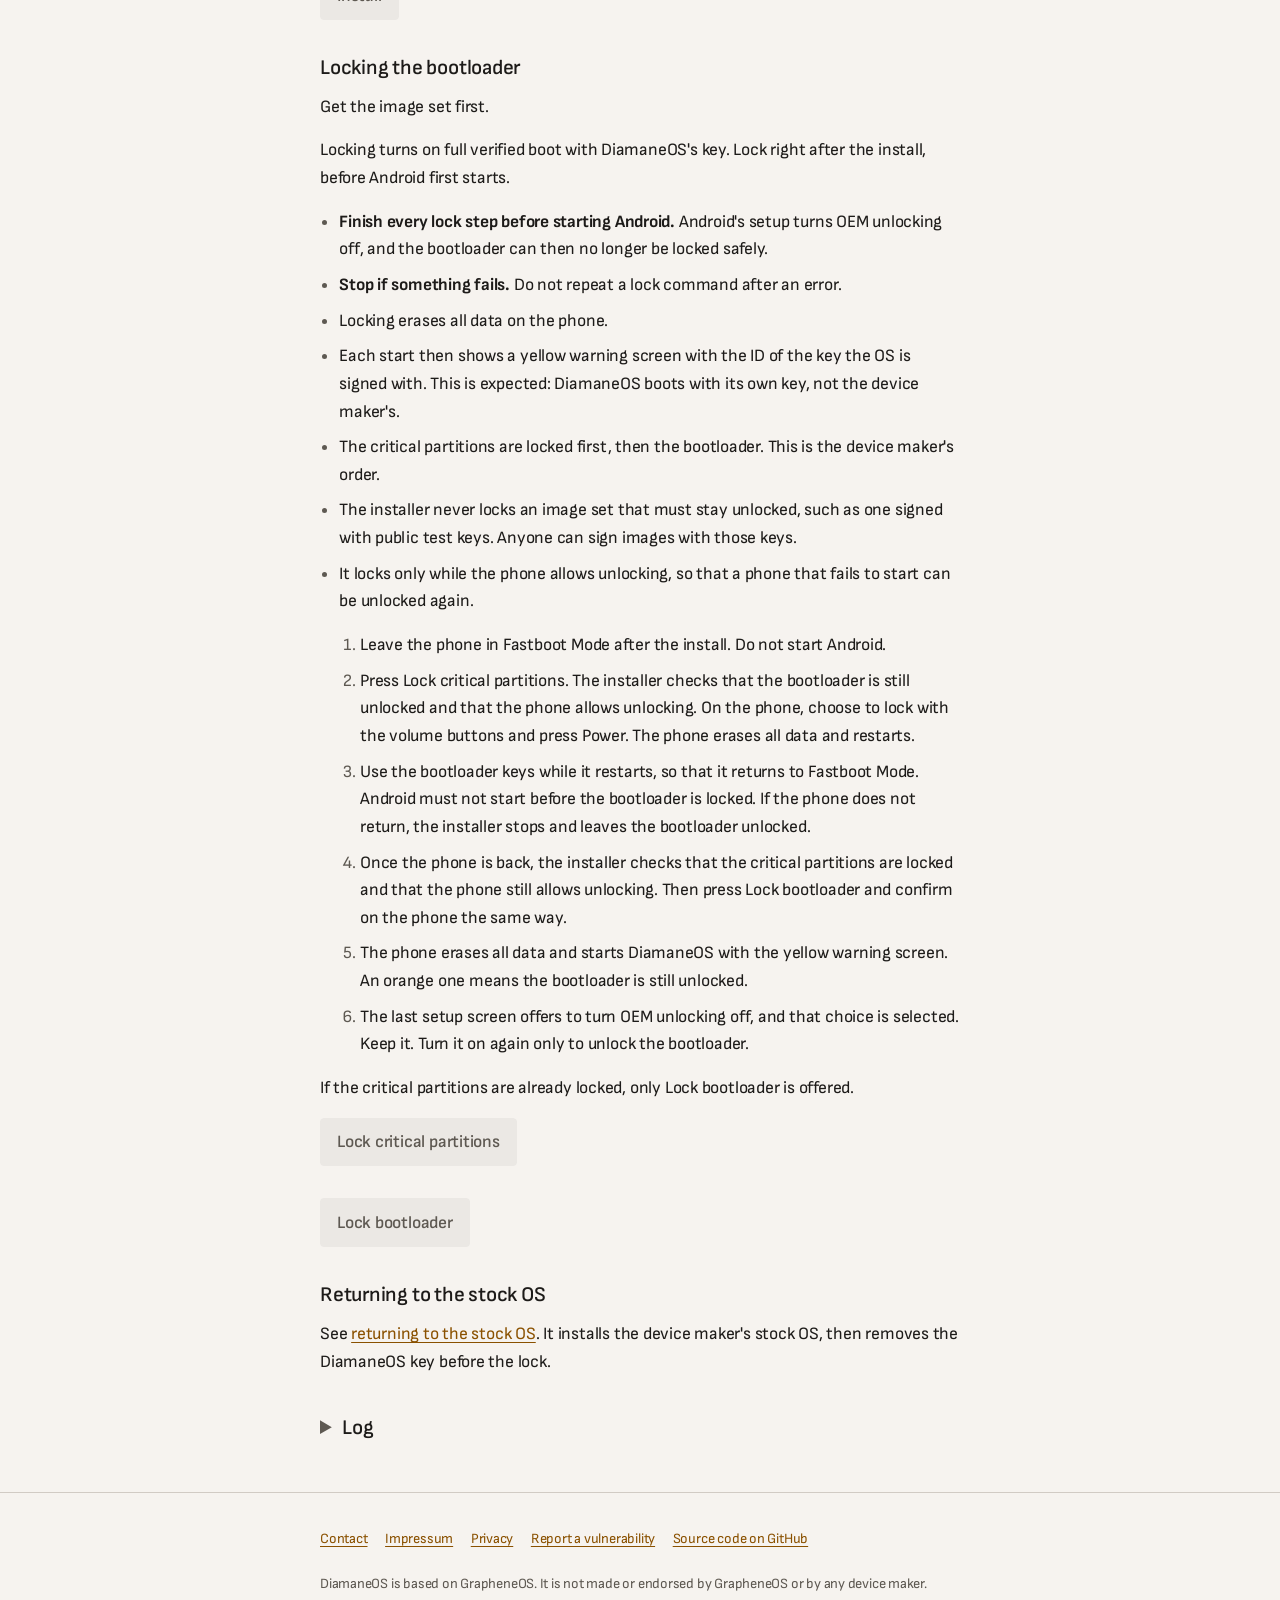
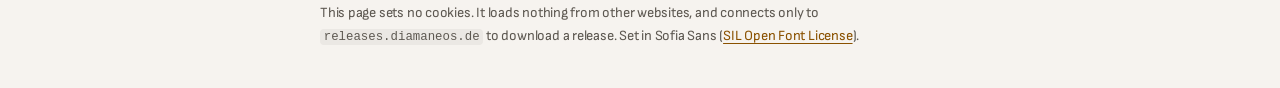
==== commit 64f92c5d: "Ask before leaving instead of opening links in new tabs Links open in this tab. While a phone is con" ====
--- a/web/index.html
+++ b/web/index.html
@@ -20,7 +20,7 @@
 
         <header class="site-header">
             <div class="wrap header-in">
-                <a class="brand" href="https://diamaneos.de/" target="_blank" rel="noreferrer" aria-label="DiamaneOS website"><svg viewBox="0 0 655.396 98.25" class="lockup" aria-hidden="true" focusable="false">
+                <a class="brand" href="https://diamaneos.de/" rel="noreferrer" aria-label="DiamaneOS website"><svg viewBox="0 0 655.396 98.25" class="lockup" aria-hidden="true" focusable="false">
                     <path class="b-bond" d="M71.9 21.642L85.504 26.453L99.108 16.833L99.108 76.608L85.504 71.797L71.9 81.417Z"/>
                     <path class="b-sheet" d="M42.751 0L85.504 15.116L106.878 0L128.255 7.558L128.255 30.232L106.878 22.674L85.504 37.788L42.751 22.674Z"/>
                     <path class="b-sheet" d="M0 75.576L21.377 60.462L64.128 75.576L85.504 60.462L128.255 75.576L128.255 98.25L85.504 83.134L64.128 98.25L21.377 83.134L0 98.25Z"/>
@@ -29,14 +29,14 @@
                 </svg></a>
                 <nav class="nav" aria-label="Main">
                     <ul>
-                        <li><a href="https://diamaneos.de/features/" target="_blank" rel="noreferrer">Features</a></li>
-                        <li><a href="https://diamaneos.de/limitations/" target="_blank" rel="noreferrer">Limitations</a></li>
-                        <li><a href="https://diamaneos.de/devices/" target="_blank" rel="noreferrer">Devices</a></li>
-                        <li><a href="https://diamaneos.de/install/" target="_blank" rel="noreferrer">Install</a></li>
-                        <li><a href="https://diamaneos.de/documentation/" target="_blank" rel="noreferrer">Docs</a></li>
-                        <li><a href="https://diamaneos.de/faq/" target="_blank" rel="noreferrer">FAQ</a></li>
-                        <li><a href="https://diamaneos.de/security/" target="_blank" rel="noreferrer">Security</a></li>
-                        <li><a href="https://diamaneos.de/about/" target="_blank" rel="noreferrer">About</a></li>
+                        <li><a href="https://diamaneos.de/features/" rel="noreferrer">Features</a></li>
+                        <li><a href="https://diamaneos.de/limitations/" rel="noreferrer">Limitations</a></li>
+                        <li><a href="https://diamaneos.de/devices/" rel="noreferrer">Devices</a></li>
+                        <li><a href="https://diamaneos.de/install/" rel="noreferrer">Install</a></li>
+                        <li><a href="https://diamaneos.de/documentation/" rel="noreferrer">Docs</a></li>
+                        <li><a href="https://diamaneos.de/faq/" rel="noreferrer">FAQ</a></li>
+                        <li><a href="https://diamaneos.de/security/" rel="noreferrer">Security</a></li>
+                        <li><a href="https://diamaneos.de/about/" rel="noreferrer">About</a></li>
                     </ul>
                 </nav>
             </div>
@@ -46,14 +46,14 @@
             <h1><a href="#web-install">Web installer</a></h1>
 
             <p>This page installs DiamaneOS on a
-            <a href="https://diamaneos.de/devices/" target="_blank" rel="noreferrer">supported device</a> over USB.
+            <a href="https://diamaneos.de/devices/" rel="noreferrer">supported device</a> over USB.
             It downloads the release from <code>releases.diamaneos.de</code>, or reads an image set from this
             computer. It sends nothing about the phone over the network.</p>
 
             <p>It runs the same steps as the image set's <code>flash-all.sh</code>. If an install fails,
-            see <a href="recovery.html" target="_blank" rel="noopener">what to do</a>. To leave DiamaneOS, see
-            <a href="stock.html" target="_blank" rel="noopener">returning to the stock OS</a>. Links on this
-            page open in a new tab, so a running install keeps this one.</p>
+            see <a href="recovery.html">what to do</a>. To leave DiamaneOS, see
+            <a href="stock.html">returning to the stock OS</a>. While a phone is
+            connected, the browser asks before leaving this page.</p>
 
             <nav id="table-of-contents" class="toc">
                 <h2><a href="#table-of-contents">Table of contents</a></h2>
@@ -93,7 +93,7 @@
                 <h2><a href="#allowing-unlocking">Allowing unlocking</a></h2>
 
                 <p>In Android on the phone, turn on OEM unlocking in Developer options, as the device maker
-                describes. The <a href="https://diamaneos.de/devices/" target="_blank" rel="noreferrer">supported
+                describes. The <a href="https://diamaneos.de/devices/" rel="noreferrer">supported
                 devices</a> page links its guide. The phone checks online first.</p>
 
                 <p>Note the build number in Settings > About phone. The install writes the device maker's
@@ -105,7 +105,7 @@
                 <h2><a href="#connecting">Connecting the phone</a></h2>
 
                 <p>Turn the phone off and start it in Fastboot Mode with its bootloader keys, which the
-                <a href="https://diamaneos.de/devices/" target="_blank" rel="noreferrer">supported devices</a> page
+                <a href="https://diamaneos.de/devices/" rel="noreferrer">supported devices</a> page
                 lists. Connect it to this computer and press Connect.</p>
 
                 <p>After each restart the installer reconnects on its own. If it asks, press Connect again and
@@ -266,7 +266,7 @@
             <section id="stock">
                 <h2><a href="#stock">Returning to the stock OS</a></h2>
 
-                <p>See <a href="stock.html" target="_blank" rel="noopener">returning to the stock OS</a>. It
+                <p>See <a href="stock.html">returning to the stock OS</a>. It
                 installs the device maker's stock OS, then removes the DiamaneOS key before the lock.</p>
             </section>
 
@@ -274,7 +274,7 @@
                 <summary>Log</summary>
 
                 <p>Add this to a report on the
-                <a href="https://github.com/DiamaneOS/issue-tracker" target="_blank" rel="noreferrer">issue
+                <a href="https://github.com/DiamaneOS/issue-tracker" rel="noreferrer">issue
                 tracker</a> when an install fails. It holds no serial numbers.</p>
 
                 <p class="choices">
@@ -291,11 +291,11 @@
             <div class="wrap">
                 <nav aria-label="Footer">
                     <ul class="footer-links">
-                        <li><a href="https://diamaneos.de/about/#contact" target="_blank" rel="noreferrer">Contact</a></li>
-                        <li><a href="https://diamaneos.de/legal/#impressum" target="_blank" rel="noreferrer">Impressum</a></li>
-                        <li><a href="https://diamaneos.de/legal/#privacy" target="_blank" rel="noreferrer">Privacy</a></li>
-                        <li><a href="https://diamaneos.de/security/" target="_blank" rel="noreferrer">Report a vulnerability</a></li>
-                        <li><a href="https://github.com/DiamaneOS/installer" target="_blank" rel="noreferrer">Source code on GitHub</a></li>
+                        <li><a href="https://diamaneos.de/about/#contact" rel="noreferrer">Contact</a></li>
+                        <li><a href="https://diamaneos.de/legal/#impressum" rel="noreferrer">Impressum</a></li>
+                        <li><a href="https://diamaneos.de/legal/#privacy" rel="noreferrer">Privacy</a></li>
+                        <li><a href="https://diamaneos.de/security/" rel="noreferrer">Report a vulnerability</a></li>
+                        <li><a href="https://github.com/DiamaneOS/installer" rel="noreferrer">Source code on GitHub</a></li>
                     </ul>
                 </nav>
 
@@ -303,7 +303,7 @@
 
                 <p>This page sets no cookies. It loads nothing from other websites, and connects only to
                 <code>releases.diamaneos.de</code> to download a release. Set in Sofia Sans
-                (<a href="fonts/OFL.txt" target="_blank" rel="noopener">SIL Open Font License</a>).</p>
+                (<a href="fonts/OFL.txt">SIL Open Font License</a>).</p>
             </div>
         </footer>
     </body>
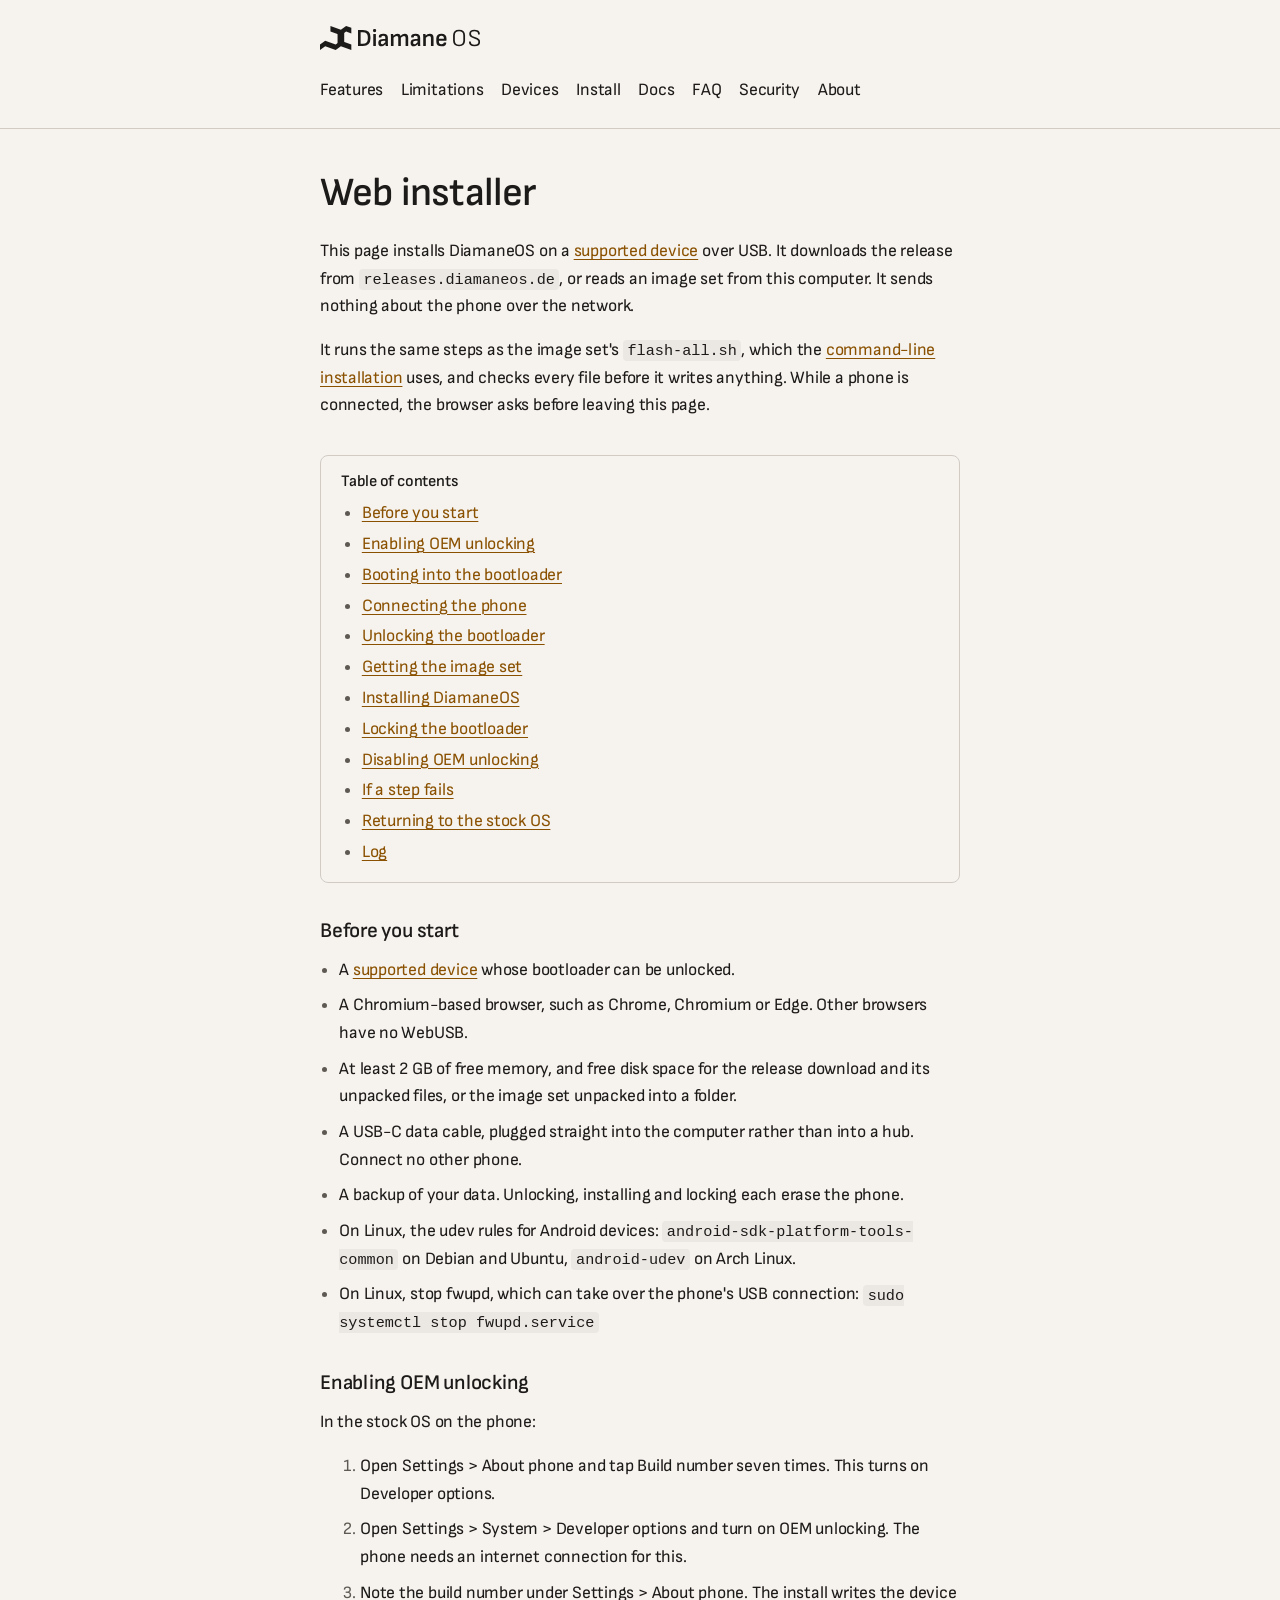
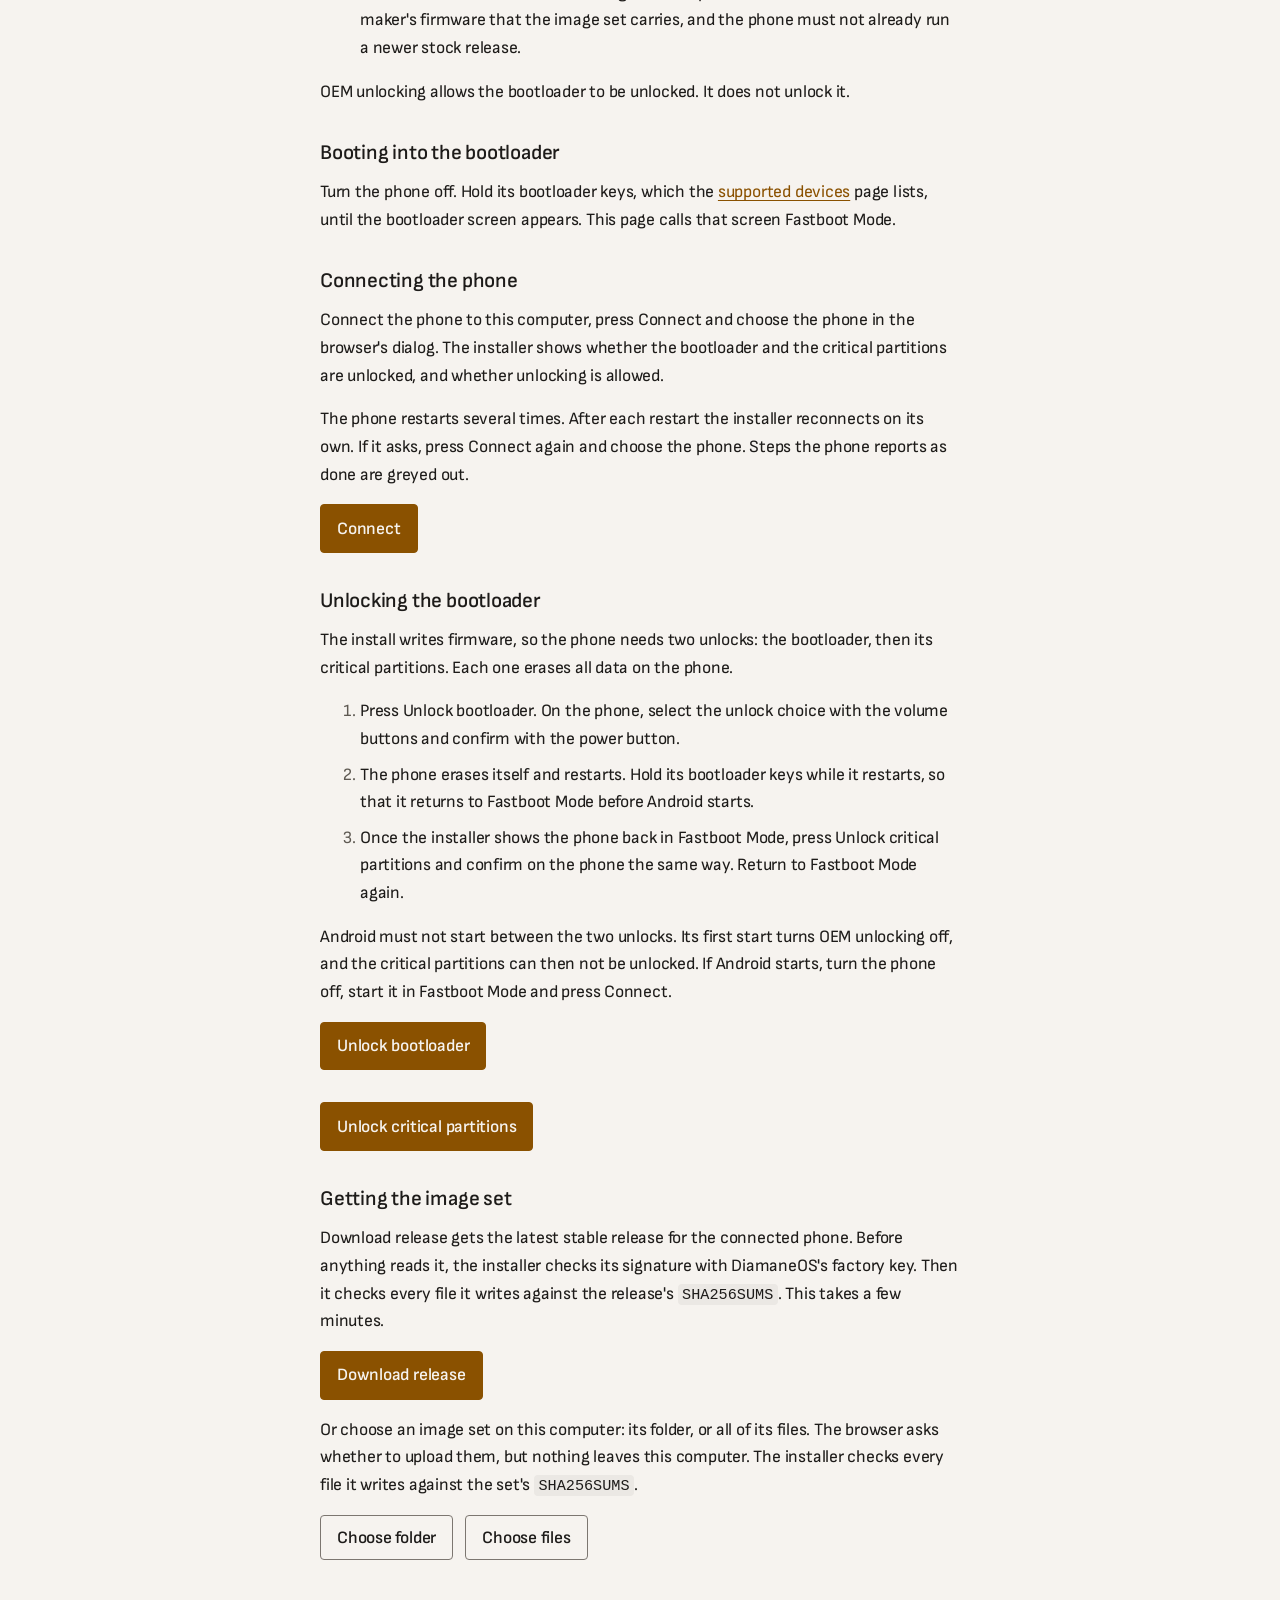
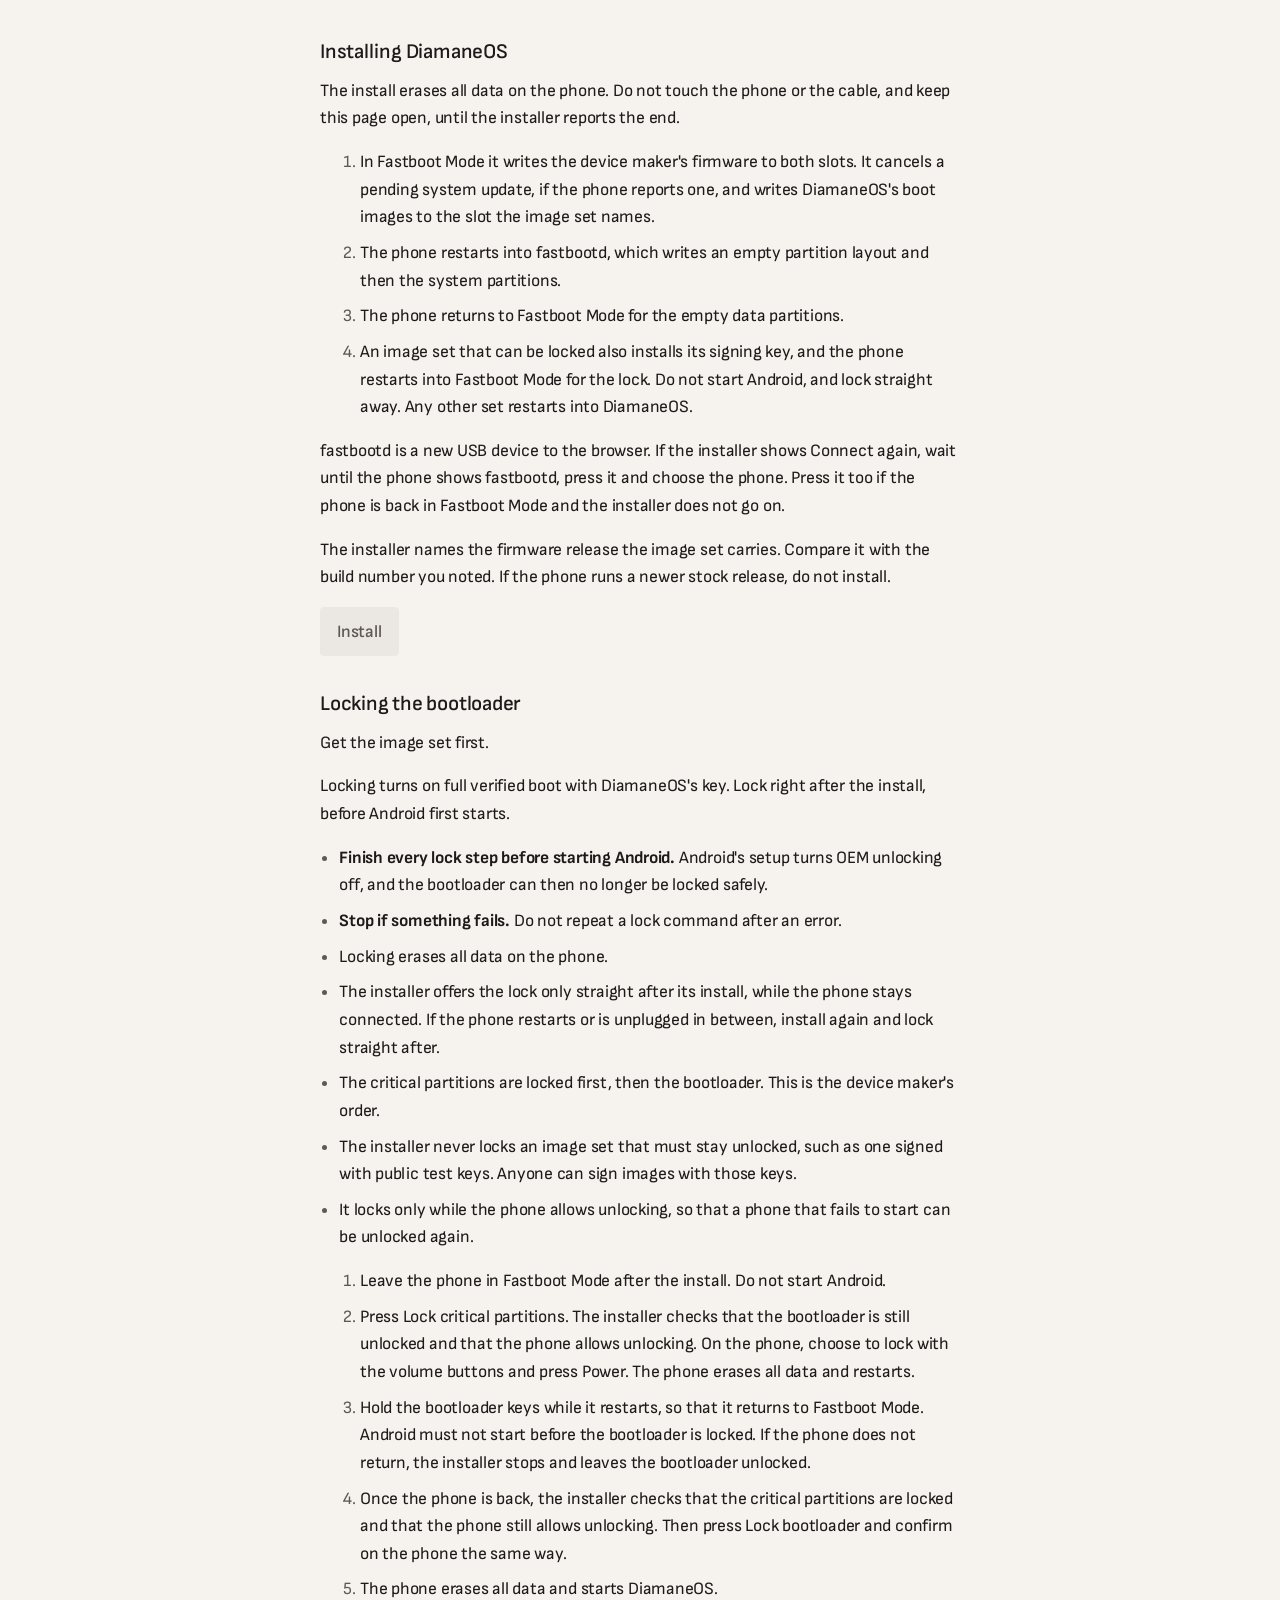
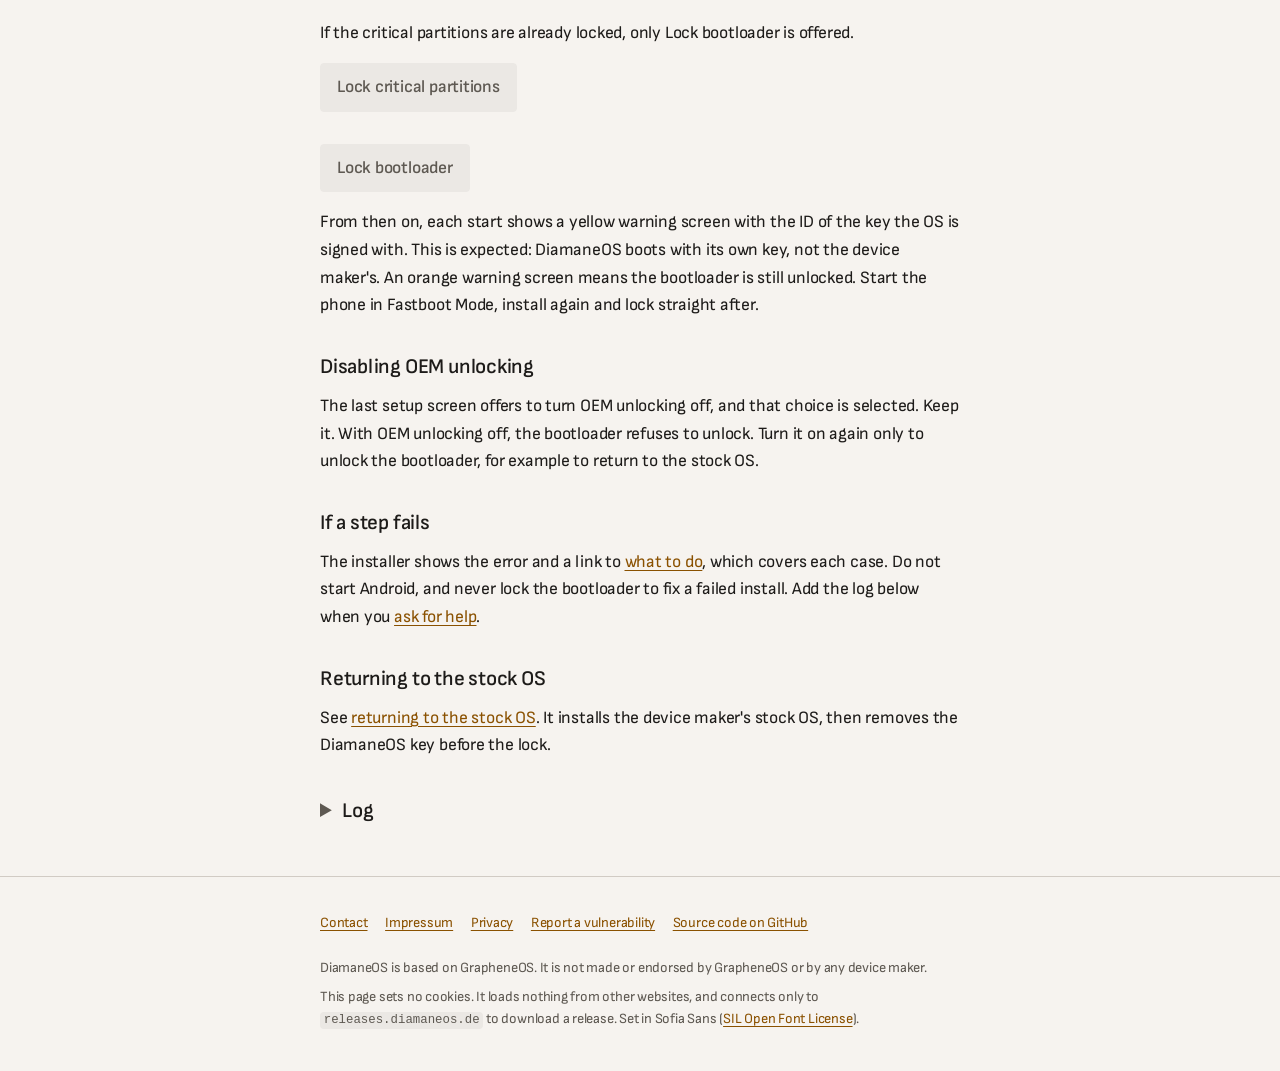
==== commit 24c70d1d: "Move the installer to diamaneos.de/install/web The page carries the website's install guide next to " ====
--- a/web/index.html
+++ b/web/index.html
@@ -3,7 +3,8 @@
     <head>
         <meta charset="utf-8"/>
         <meta name="viewport" content="width=device-width, initial-scale=1"/>
-        <title>Web installer | DiamaneOS</title>
+        <title>Web installer · DiamaneOS</title>
+        <link rel="icon" href="/favicon.svg" type="image/svg+xml"/>
         <link rel="preload" href="fonts/SofiaSans-latin-wght.woff2" as="font" type="font/woff2" crossorigin=""/>
         <link rel="stylesheet" href="style.css"/>
         <script type="module" src="js/fastboot/ffe7e270/fastboot.min.mjs" integrity="sha256-/TM74wkIOUV1rXRSGlzJPb4ZjBA52fzUW3aSypxxtwc="></script>
@@ -20,7 +21,7 @@
 
         <header class="site-header">
             <div class="wrap header-in">
-                <a class="brand" href="https://diamaneos.de/" rel="noreferrer" aria-label="DiamaneOS website"><svg viewBox="0 0 655.396 98.25" class="lockup" aria-hidden="true" focusable="false">
+                <a class="brand" href="/" aria-label="DiamaneOS home"><svg viewBox="0 0 655.396 98.25" class="lockup" aria-hidden="true" focusable="false">
                     <path class="b-bond" d="M71.9 21.642L85.504 26.453L99.108 16.833L99.108 76.608L85.504 71.797L71.9 81.417Z"/>
                     <path class="b-sheet" d="M42.751 0L85.504 15.116L106.878 0L128.255 7.558L128.255 30.232L106.878 22.674L85.504 37.788L42.751 22.674Z"/>
                     <path class="b-sheet" d="M0 75.576L21.377 60.462L64.128 75.576L85.504 60.462L128.255 75.576L128.255 98.25L85.504 83.134L64.128 98.25L21.377 83.134L0 98.25Z"/>
@@ -29,14 +30,14 @@
                 </svg></a>
                 <nav class="nav" aria-label="Main">
                     <ul>
-                        <li><a href="https://diamaneos.de/features/" rel="noreferrer">Features</a></li>
-                        <li><a href="https://diamaneos.de/limitations/" rel="noreferrer">Limitations</a></li>
-                        <li><a href="https://diamaneos.de/devices/" rel="noreferrer">Devices</a></li>
-                        <li><a href="https://diamaneos.de/install/" rel="noreferrer">Install</a></li>
-                        <li><a href="https://diamaneos.de/documentation/" rel="noreferrer">Docs</a></li>
-                        <li><a href="https://diamaneos.de/faq/" rel="noreferrer">FAQ</a></li>
-                        <li><a href="https://diamaneos.de/security/" rel="noreferrer">Security</a></li>
-                        <li><a href="https://diamaneos.de/about/" rel="noreferrer">About</a></li>
+                        <li><a href="/features/">Features</a></li>
+                        <li><a href="/limitations/">Limitations</a></li>
+                        <li><a href="/devices/">Devices</a></li>
+                        <li><a href="/install/">Install</a></li>
+                        <li><a href="/documentation/">Docs</a></li>
+                        <li><a href="/faq/">FAQ</a></li>
+                        <li><a href="/security/">Security</a></li>
+                        <li><a href="/about/">About</a></li>
                     </ul>
                 </nav>
             </div>
@@ -45,43 +46,45 @@
         <main id="web-install" tabindex="-1">
             <h1><a href="#web-install">Web installer</a></h1>
 
-            <p>This page installs DiamaneOS on a
-            <a href="https://diamaneos.de/devices/" rel="noreferrer">supported device</a> over USB.
-            It downloads the release from <code>releases.diamaneos.de</code>, or reads an image set from this
+            <p>This page installs DiamaneOS on a <a href="/devices/">supported device</a> over USB. It
+            downloads the release from <code>releases.diamaneos.de</code>, or reads an image set from this
             computer. It sends nothing about the phone over the network.</p>
 
-            <p>It runs the same steps as the image set's <code>flash-all.sh</code>. If an install fails,
-            see <a href="recovery.html">what to do</a>. To leave DiamaneOS, see
-            <a href="stock.html">returning to the stock OS</a>. While a phone is
-            connected, the browser asks before leaving this page.</p>
+            <p>It runs the same steps as the image set's <code>flash-all.sh</code>, which the
+            <a href="/install/cli/">command-line installation</a> uses, and checks every file before it writes
+            anything. While a phone is connected, the browser asks before leaving this page.</p>
 
             <nav id="table-of-contents" class="toc">
                 <h2><a href="#table-of-contents">Table of contents</a></h2>
 
                 <ul>
-                    <li><a href="#prerequisites">Prerequisites</a></li>
-                    <li><a href="#allowing-unlocking">Allowing unlocking</a></li>
-                    <li><a href="#connecting">Connecting the phone</a></li>
-                    <li><a href="#unlocking">Unlocking the bootloader</a></li>
-                    <li><a href="#image-set">Getting the image set</a></li>
-                    <li><a href="#installing">Installing</a></li>
-                    <li><a href="#locking">Locking the bootloader</a></li>
-                    <li><a href="#stock">Returning to the stock OS</a></li>
+                    <li><a href="#before-you-start">Before you start</a></li>
+                    <li><a href="#enabling-oem-unlocking">Enabling OEM unlocking</a></li>
+                    <li><a href="#booting-into-the-bootloader">Booting into the bootloader</a></li>
+                    <li><a href="#connecting-the-phone">Connecting the phone</a></li>
+                    <li><a href="#unlocking-the-bootloader">Unlocking the bootloader</a></li>
+                    <li><a href="#getting-the-image-set">Getting the image set</a></li>
+                    <li><a href="#installing-diamaneos">Installing DiamaneOS</a></li>
+                    <li><a href="#locking-the-bootloader">Locking the bootloader</a></li>
+                    <li><a href="#disabling-oem-unlocking">Disabling OEM unlocking</a></li>
+                    <li><a href="#if-a-step-fails">If a step fails</a></li>
+                    <li><a href="#returning-to-the-stock-os">Returning to the stock OS</a></li>
                     <li><a href="#log-section">Log</a></li>
                 </ul>
             </nav>
 
-            <section id="prerequisites">
-                <h2><a href="#prerequisites">Prerequisites</a></h2>
+            <section id="before-you-start">
+                <h2><a href="#before-you-start">Before you start</a></h2>
 
                 <ul>
+                    <li>A <a href="/devices/">supported device</a> whose bootloader can be unlocked.</li>
                     <li>A Chromium-based browser, such as Chrome, Chromium or Edge. Other browsers have no
                     WebUSB.</li>
-                    <li>At least 2 GB of free memory.</li>
-                    <li>Free disk space for the release download and its unpacked files, or the image set
-                    unpacked into a folder.</li>
-                    <li>A good USB-C cable, plugged straight into the computer rather than into a hub.</li>
-                    <li>Only this phone connected to the computer over USB.</li>
+                    <li>At least 2 GB of free memory, and free disk space for the release download and its
+                    unpacked files, or the image set unpacked into a folder.</li>
+                    <li>A USB-C data cable, plugged straight into the computer rather than into a hub. Connect no
+                    other phone.</li>
+                    <li>A backup of your data. Unlocking, installing and locking each erase the phone.</li>
                     <li>On Linux, the udev rules for Android devices: <code>android-sdk-platform-tools-common</code>
                     on Debian and Ubuntu, <code>android-udev</code> on Arch Linux.</li>
                     <li>On Linux, stop fwupd, which can take over the phone's USB connection:
@@ -89,50 +92,67 @@
                 </ul>
             </section>
 
-            <section id="allowing-unlocking">
-                <h2><a href="#allowing-unlocking">Allowing unlocking</a></h2>
-
-                <p>In Android on the phone, turn on OEM unlocking in Developer options, as the device maker
-                describes. The <a href="https://diamaneos.de/devices/" rel="noreferrer">supported
-                devices</a> page links its guide. The phone checks online first.</p>
-
-                <p>Note the build number in Settings > About phone. The install writes the device maker's
-                firmware that the image set carries, and the phone must not already run a newer stock
-                release.</p>
-            </section>
-
-            <section id="connecting">
-                <h2><a href="#connecting">Connecting the phone</a></h2>
-
-                <p>Turn the phone off and start it in Fastboot Mode with its bootloader keys, which the
-                <a href="https://diamaneos.de/devices/" rel="noreferrer">supported devices</a> page
-                lists. Connect it to this computer and press Connect.</p>
-
-                <p>After each restart the installer reconnects on its own. If it asks, press Connect again and
-                choose the phone. Steps the phone reports as done are greyed out.</p>
+            <section id="enabling-oem-unlocking">
+                <h2><a href="#enabling-oem-unlocking">Enabling OEM unlocking</a></h2>
+
+                <p>In the stock OS on the phone:</p>
+
+                <ol>
+                    <li>Open Settings > About phone and tap Build number seven times. This turns on Developer
+                    options.</li>
+                    <li>Open Settings > System > Developer options and turn on OEM unlocking. The phone needs an
+                    internet connection for this.</li>
+                    <li>Note the build number under Settings > About phone. The install writes the device maker's
+                    firmware that the image set carries, and the phone must not already run a newer stock
+                    release.</li>
+                </ol>
+
+                <p>OEM unlocking allows the bootloader to be unlocked. It does not unlock it.</p>
+            </section>
+
+            <section id="booting-into-the-bootloader">
+                <h2><a href="#booting-into-the-bootloader">Booting into the bootloader</a></h2>
+
+                <p>Turn the phone off. Hold its bootloader keys, which the <a href="/devices/">supported
+                devices</a> page lists, until the bootloader screen appears. This page calls that screen
+                Fastboot Mode.</p>
+            </section>
+
+            <section id="connecting-the-phone">
+                <h2><a href="#connecting-the-phone">Connecting the phone</a></h2>
+
+                <p>Connect the phone to this computer, press Connect and choose the phone in the browser's
+                dialog. The installer shows whether the bootloader and the critical partitions are unlocked,
+                and whether unlocking is allowed.</p>
+
+                <p>The phone restarts several times. After each restart the installer reconnects on its own.
+                If it asks, press Connect again and choose the phone. Steps the phone reports as done are
+                greyed out.</p>
 
                 <button id="connect-button" disabled="">Connect</button>
 
                 <p><strong id="connect-status"></strong></p>
             </section>
 
-            <section id="unlocking">
-                <h2><a href="#unlocking">Unlocking the bootloader</a></h2>
+            <section id="unlocking-the-bootloader">
+                <h2><a href="#unlocking-the-bootloader">Unlocking the bootloader</a></h2>
 
                 <p>The install writes firmware, so the phone needs two unlocks: the bootloader, then its
                 critical partitions. Each one erases all data on the phone.</p>
 
                 <ol>
-                    <li>Press Unlock bootloader. On the phone, choose to unlock with the volume buttons and
-                    press Power.</li>
-                    <li>The phone erases itself and restarts. Use the bootloader keys while it restarts, so
+                    <li>Press Unlock bootloader. On the phone, select the unlock choice with the volume buttons
+                    and confirm with the power button.</li>
+                    <li>The phone erases itself and restarts. Hold its bootloader keys while it restarts, so
                     that it returns to Fastboot Mode before Android starts.</li>
-                    <li>If Android starts, turn the phone off. Then start it in Fastboot Mode and press
-                    Connect.</li>
                     <li>Once the installer shows the phone back in Fastboot Mode, press Unlock critical
                     partitions and confirm on the phone the same way. Return to Fastboot Mode again.</li>
                 </ol>
 
+                <p>Android must not start between the two unlocks. Its first start turns OEM unlocking off, and
+                the critical partitions can then not be unlocked. If Android starts, turn the phone off, start
+                it in Fastboot Mode and press Connect.</p>
+
                 <button id="unlock-button" disabled="">Unlock bootloader</button>
 
                 <p><strong id="unlock-status"></strong></p>
@@ -142,8 +162,8 @@
                 <p><strong id="unlock-critical-status"></strong></p>
             </section>
 
-            <section id="image-set">
-                <h2><a href="#image-set">Getting the image set</a></h2>
+            <section id="getting-the-image-set">
+                <h2><a href="#getting-the-image-set">Getting the image set</a></h2>
 
                 <p>Download release gets the latest stable release for the connected phone. Before anything
                 reads it, the installer checks its signature with DiamaneOS's factory key. Then it checks every
@@ -178,10 +198,11 @@
                 <p id="package-summary"></p>
             </section>
 
-            <section id="installing">
-                <h2><a href="#installing">Installing</a></h2>
-
-                <p>The install erases all data on the phone. Leave the phone alone until it is finished.</p>
+            <section id="installing-diamaneos">
+                <h2><a href="#installing-diamaneos">Installing DiamaneOS</a></h2>
+
+                <p>The install erases all data on the phone. Do not touch the phone or the cable, and keep this
+                page open, until the installer reports the end.</p>
 
                 <ol>
                     <li>In Fastboot Mode it writes the device maker's firmware to both slots. It cancels a
@@ -191,10 +212,16 @@
                     system partitions.</li>
                     <li>The phone returns to Fastboot Mode for the empty data partitions.</li>
                     <li>An image set that can be locked also installs its signing key, and the phone restarts
-                    into Fastboot Mode for the lock. Any other set restarts into DiamaneOS.</li>
+                    into Fastboot Mode for the lock. Do not start Android, and lock straight away. Any other set
+                    restarts into DiamaneOS.</li>
                 </ol>
 
-                <p>The browser may ask to choose the phone again when it starts fastbootd.</p>
+                <p>fastbootd is a new USB device to the browser. If the installer shows Connect again, wait
+                until the phone shows fastbootd, press it and choose the phone. Press it too if the phone is
+                back in Fastboot Mode and the installer does not go on.</p>
+
+                <p>The installer names the firmware release the image set carries. Compare it with the build
+                number you noted. If the phone runs a newer stock release, do not install.</p>
 
                 <p id="firmware-check" hidden=""><label><input type="checkbox" id="firmware-confirm"/> The
                 phone does not run a newer stock release than
@@ -211,8 +238,8 @@
                 <button id="reconnect-button" hidden="">Connect again</button>
             </section>
 
-            <section id="locking">
-                <h2><a href="#locking">Locking the bootloader</a></h2>
+            <section id="locking-the-bootloader">
+                <h2><a href="#locking-the-bootloader">Locking the bootloader</a></h2>
 
                 <p id="lock-notice">Get the image set first.</p>
 
@@ -225,8 +252,9 @@
                     <li><strong>Stop if something fails.</strong> Do not repeat a lock command after an
                     error.</li>
                     <li>Locking erases all data on the phone.</li>
-                    <li>Each start then shows a yellow warning screen with the ID of the key the OS is signed
-                    with. This is expected: DiamaneOS boots with its own key, not the device maker's.</li>
+                    <li>The installer offers the lock only straight after its install, while the phone stays
+                    connected. If the phone restarts or is unplugged in between, install again and lock straight
+                    after.</li>
                     <li>The critical partitions are locked first, then the bootloader. This is the device
                     maker's order.</li>
                     <li>The installer never locks an image set that must stay unlocked, such as one signed with
@@ -240,16 +268,13 @@
                     <li>Press Lock critical partitions. The installer checks that the bootloader is still
                     unlocked and that the phone allows unlocking. On the phone, choose to lock with the volume
                     buttons and press Power. The phone erases all data and restarts.</li>
-                    <li>Use the bootloader keys while it restarts, so that it returns to Fastboot Mode. Android
+                    <li>Hold the bootloader keys while it restarts, so that it returns to Fastboot Mode. Android
                     must not start before the bootloader is locked. If the phone does not return, the installer
                     stops and leaves the bootloader unlocked.</li>
                     <li>Once the phone is back, the installer checks that the critical partitions are locked and
                     that the phone still allows unlocking. Then press Lock bootloader and confirm on the phone
                     the same way.</li>
-                    <li>The phone erases all data and starts DiamaneOS with the yellow warning screen. An orange
-                    one means the bootloader is still unlocked.</li>
-                    <li>The last setup screen offers to turn OEM unlocking off, and that choice is selected.
-                    Keep it. Turn it on again only to unlock the bootloader.</li>
+                    <li>The phone erases all data and starts DiamaneOS.</li>
                 </ol>
 
                 <p>If the critical partitions are already locked, only Lock bootloader is offered.</p>
@@ -261,10 +286,31 @@
                 <button id="lock-button" disabled="">Lock bootloader</button>
 
                 <p><strong id="lock-status"></strong></p>
-            </section>
-
-            <section id="stock">
-                <h2><a href="#stock">Returning to the stock OS</a></h2>
+
+                <p>From then on, each start shows a yellow warning screen with the ID of the key the OS is signed
+                with. This is expected: DiamaneOS boots with its own key, not the device maker's. An orange
+                warning screen means the bootloader is still unlocked. Start the phone in Fastboot Mode,
+                install again and lock straight after.</p>
+            </section>
+
+            <section id="disabling-oem-unlocking">
+                <h2><a href="#disabling-oem-unlocking">Disabling OEM unlocking</a></h2>
+
+                <p>The last setup screen offers to turn OEM unlocking off, and that choice is selected. Keep it.
+                With OEM unlocking off, the bootloader refuses to unlock. Turn it on again only to unlock the
+                bootloader, for example to return to the stock OS.</p>
+            </section>
+
+            <section id="if-a-step-fails">
+                <h2><a href="#if-a-step-fails">If a step fails</a></h2>
+
+                <p>The installer shows the error and a link to <a href="recovery.html">what to do</a>, which
+                covers each case. Do not start Android, and never lock the bootloader to fix a failed install.
+                Add the log below when you <a href="/install/#getting-help">ask for help</a>.</p>
+            </section>
+
+            <section id="returning-to-the-stock-os">
+                <h2><a href="#returning-to-the-stock-os">Returning to the stock OS</a></h2>
 
                 <p>See <a href="stock.html">returning to the stock OS</a>. It
                 installs the device maker's stock OS, then removes the DiamaneOS key before the lock.</p>
@@ -291,10 +337,10 @@
             <div class="wrap">
                 <nav aria-label="Footer">
                     <ul class="footer-links">
-                        <li><a href="https://diamaneos.de/about/#contact" rel="noreferrer">Contact</a></li>
-                        <li><a href="https://diamaneos.de/legal/#impressum" rel="noreferrer">Impressum</a></li>
-                        <li><a href="https://diamaneos.de/legal/#privacy" rel="noreferrer">Privacy</a></li>
-                        <li><a href="https://diamaneos.de/security/" rel="noreferrer">Report a vulnerability</a></li>
+                        <li><a href="/about/#contact">Contact</a></li>
+                        <li><a href="/legal/#impressum">Impressum</a></li>
+                        <li><a href="/legal/#privacy">Privacy</a></li>
+                        <li><a href="/security/">Report a vulnerability</a></li>
                         <li><a href="https://github.com/DiamaneOS/installer" rel="noreferrer">Source code on GitHub</a></li>
                     </ul>
                 </nav>
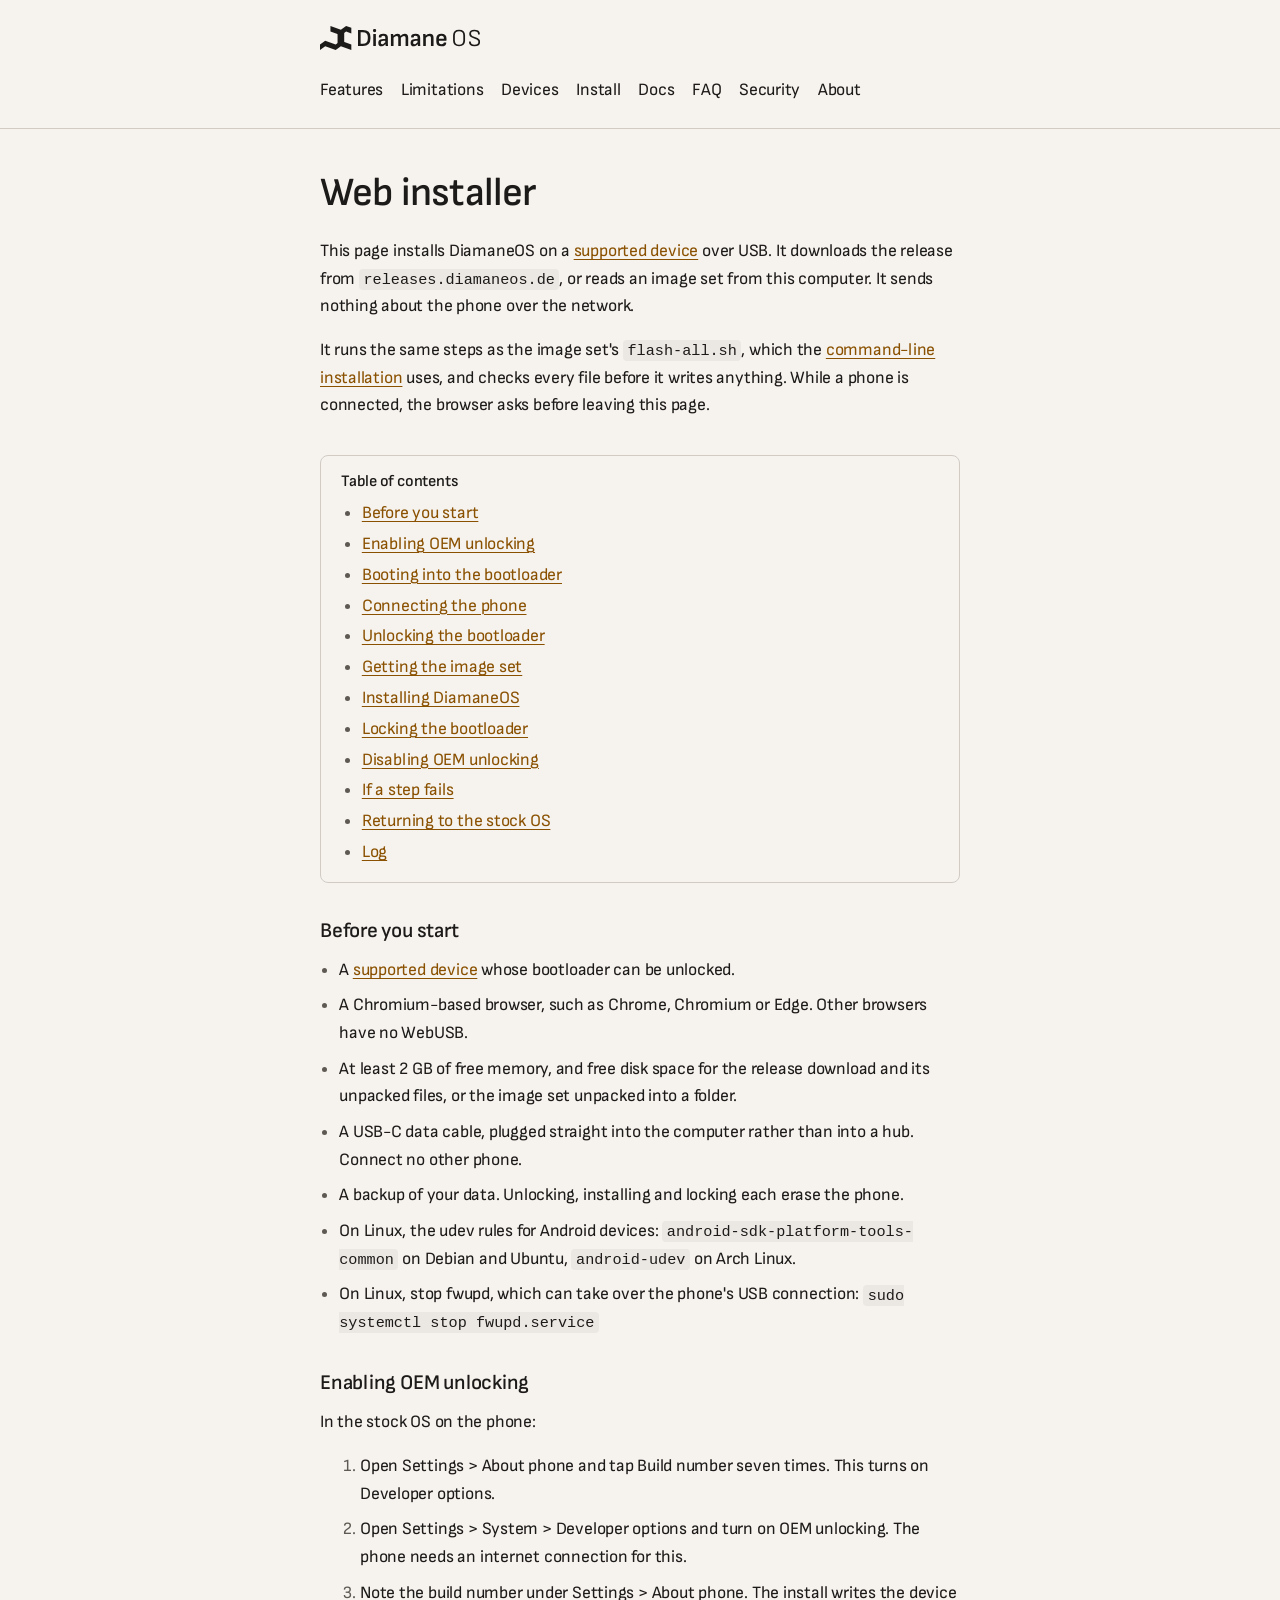
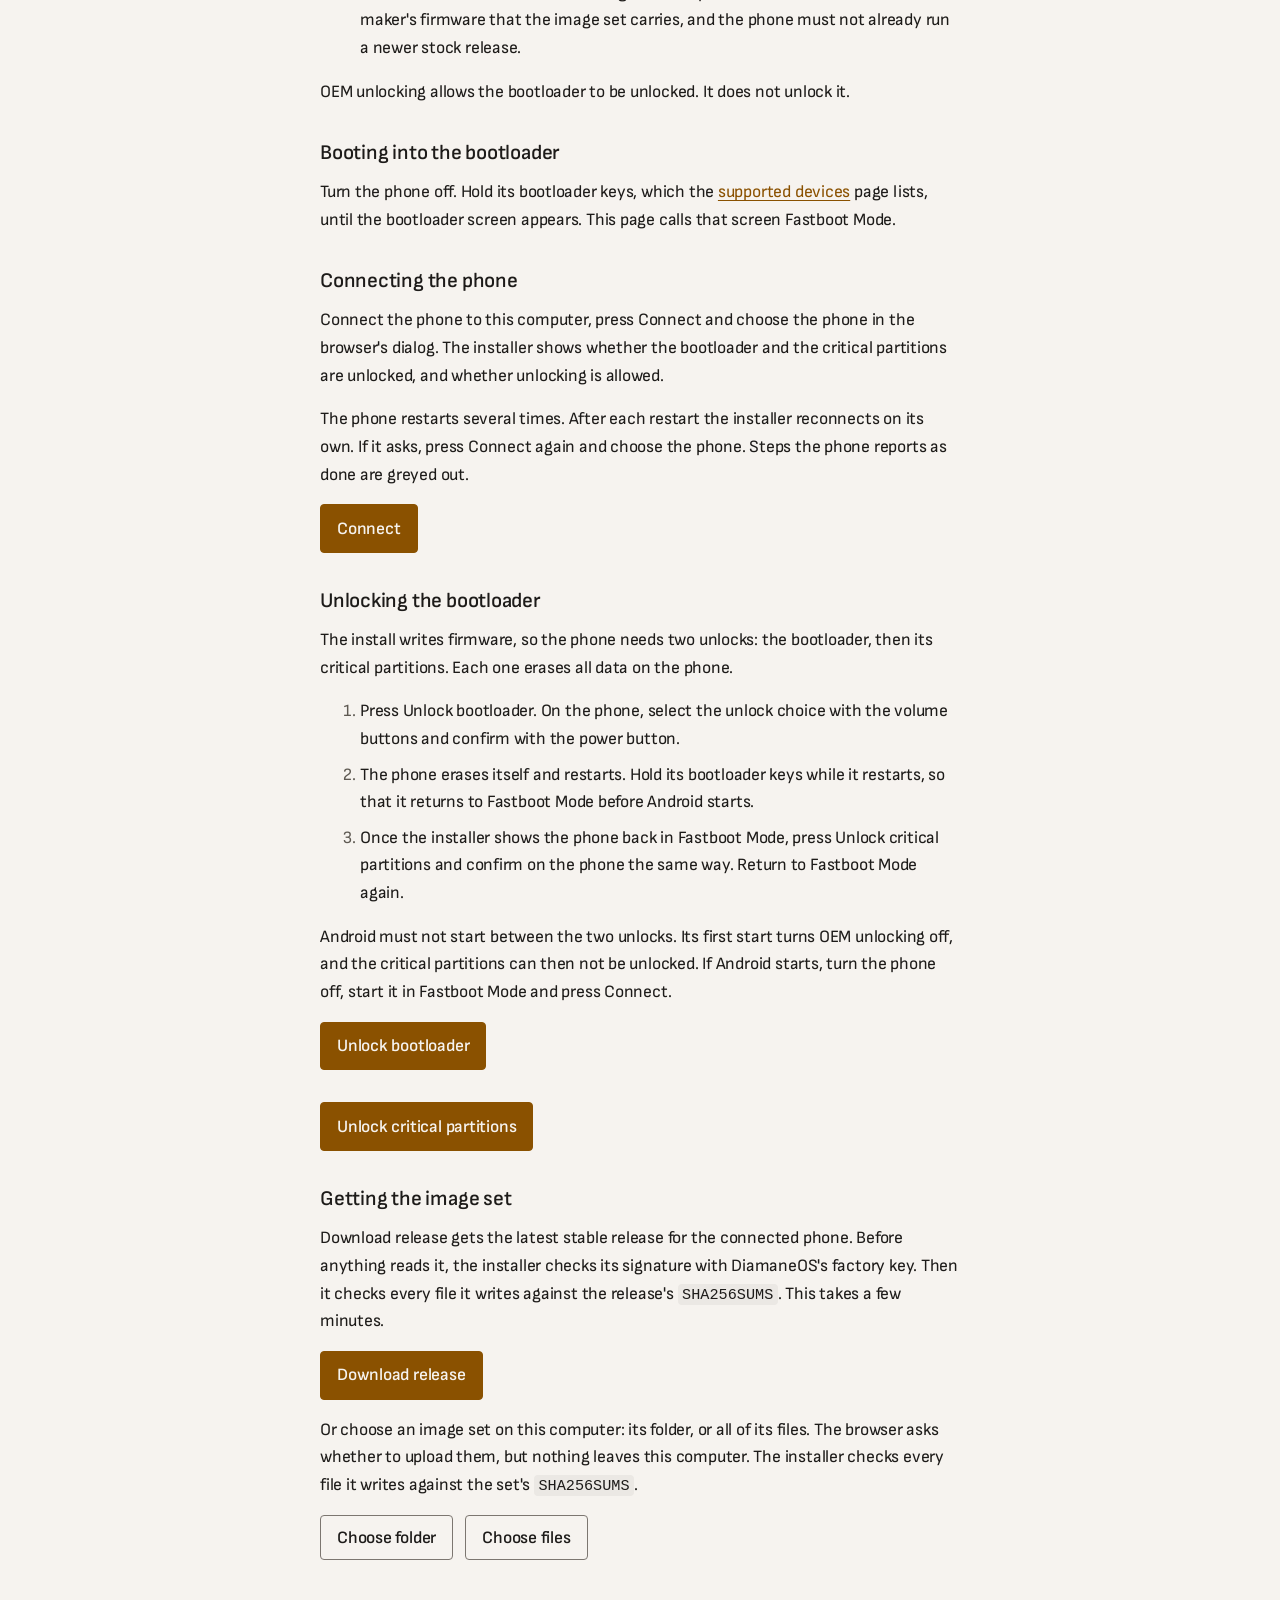
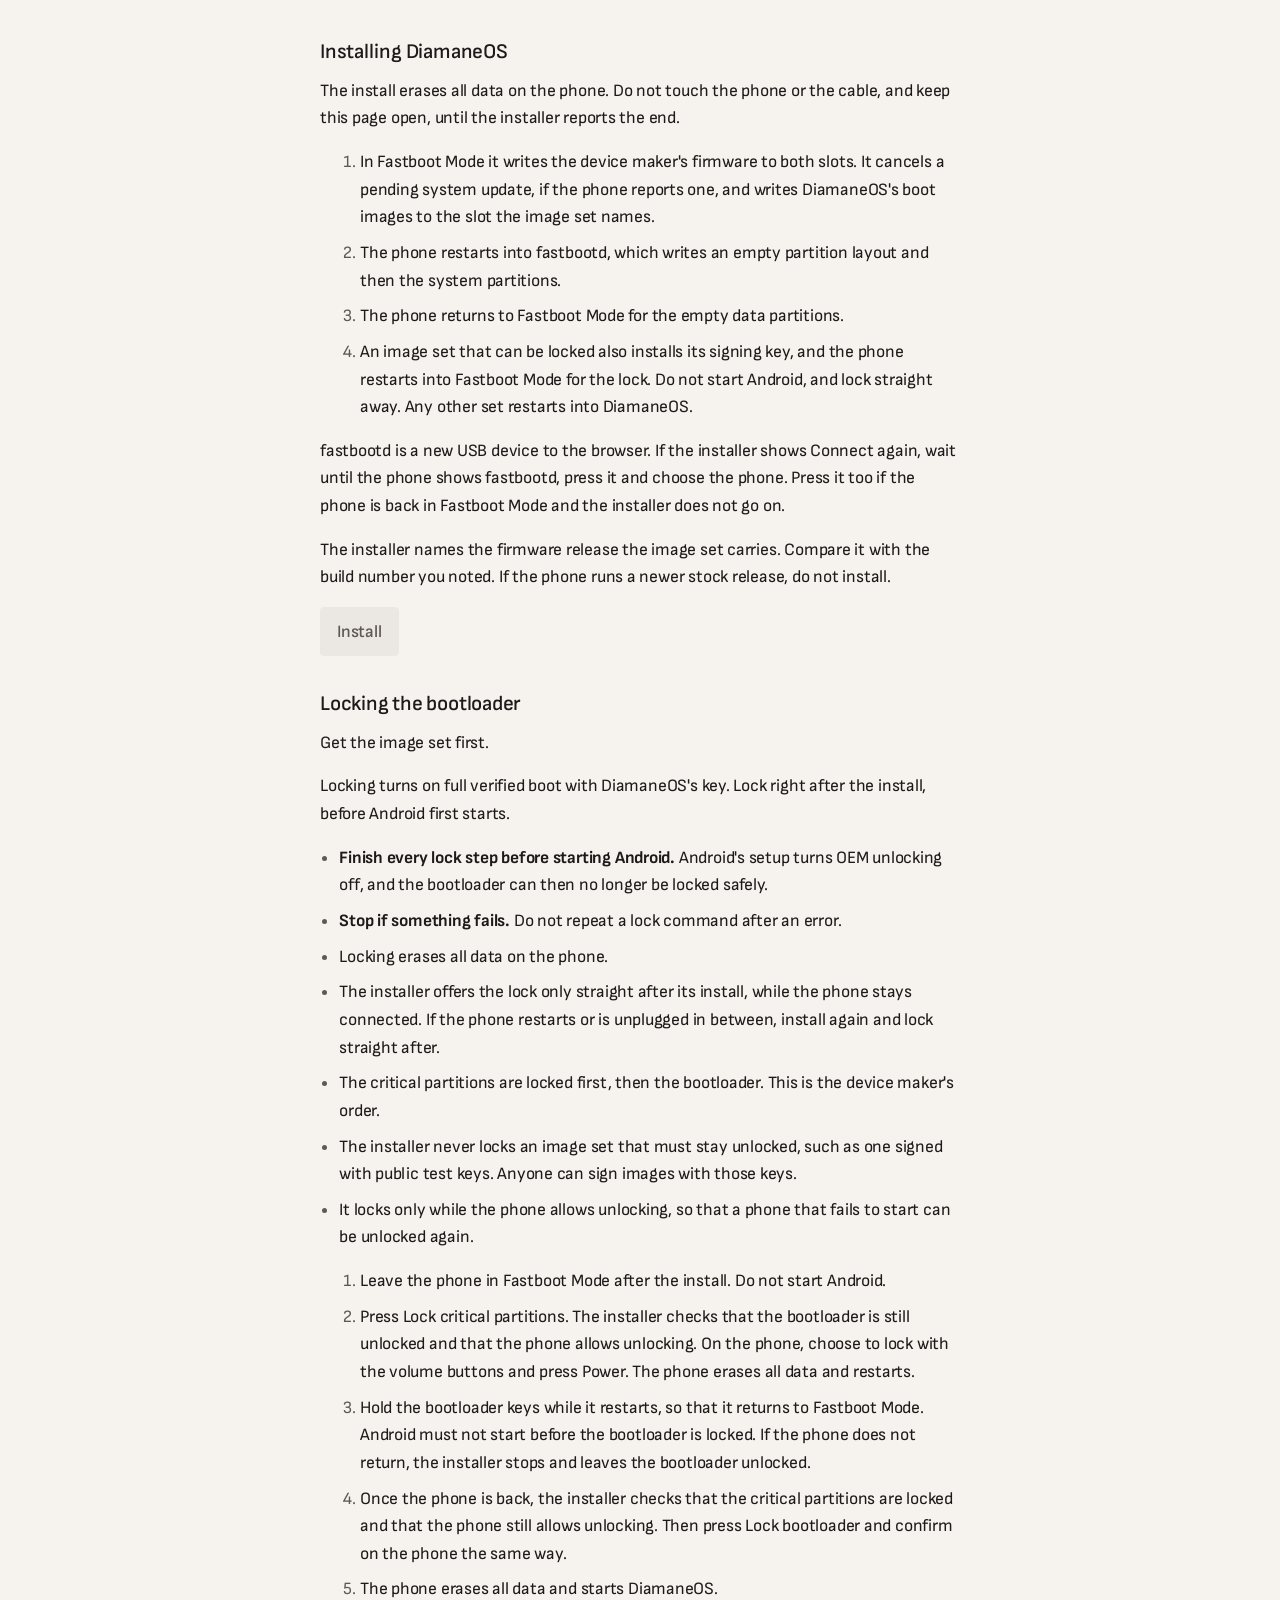
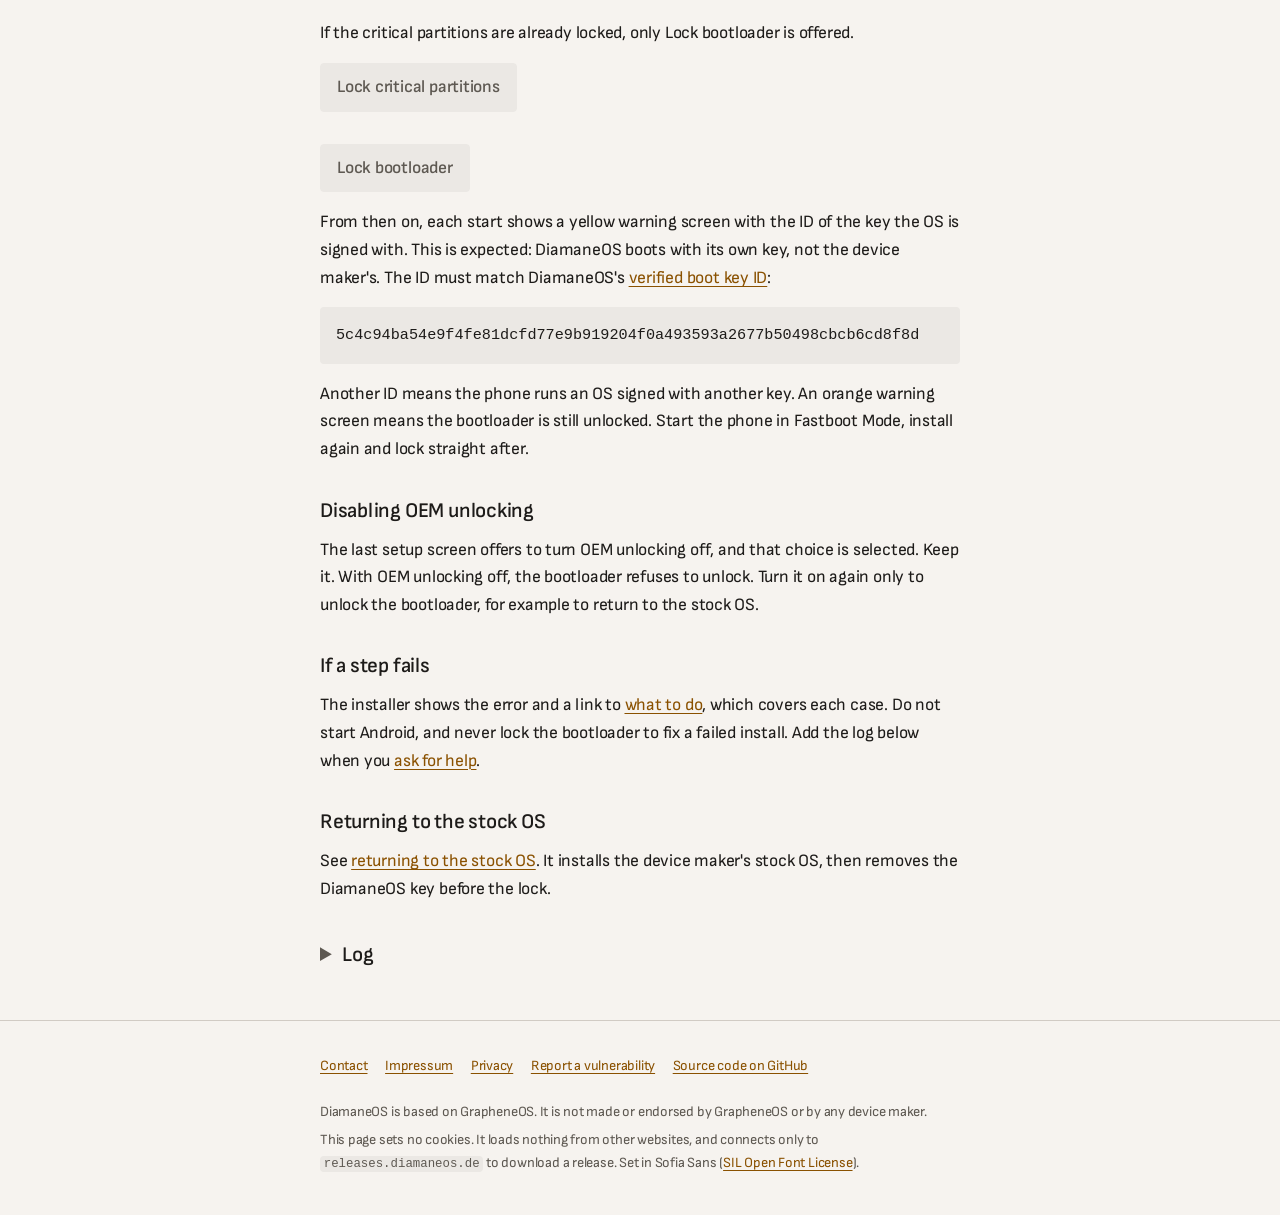
==== commit 628a5b6d: "Lock step: show the verified boot key ID The final lock text prints the ID the yellow warning screen" ====
--- a/web/index.html
+++ b/web/index.html
@@ -288,9 +288,14 @@
                 <p><strong id="lock-status"></strong></p>
 
                 <p>From then on, each start shows a yellow warning screen with the ID of the key the OS is signed
-                with. This is expected: DiamaneOS boots with its own key, not the device maker's. An orange
-                warning screen means the bootloader is still unlocked. Start the phone in Fastboot Mode,
-                install again and lock straight after.</p>
+                with. This is expected: DiamaneOS boots with its own key, not the device maker's. The ID must
+                match DiamaneOS's <a href="/documentation/keys/#verified-boot-key">verified boot key ID</a>:</p>
+
+                <pre>5c4c94ba54e9f4fe81dcfd77e9b919204f0a493593a2677b50498cbcb6cd8f8d</pre>
+
+                <p>Another ID means the phone runs an OS signed with another key. An orange warning screen
+                means the bootloader is still unlocked. Start the phone in Fastboot Mode, install again and lock
+                straight after.</p>
             </section>
 
             <section id="disabling-oem-unlocking">
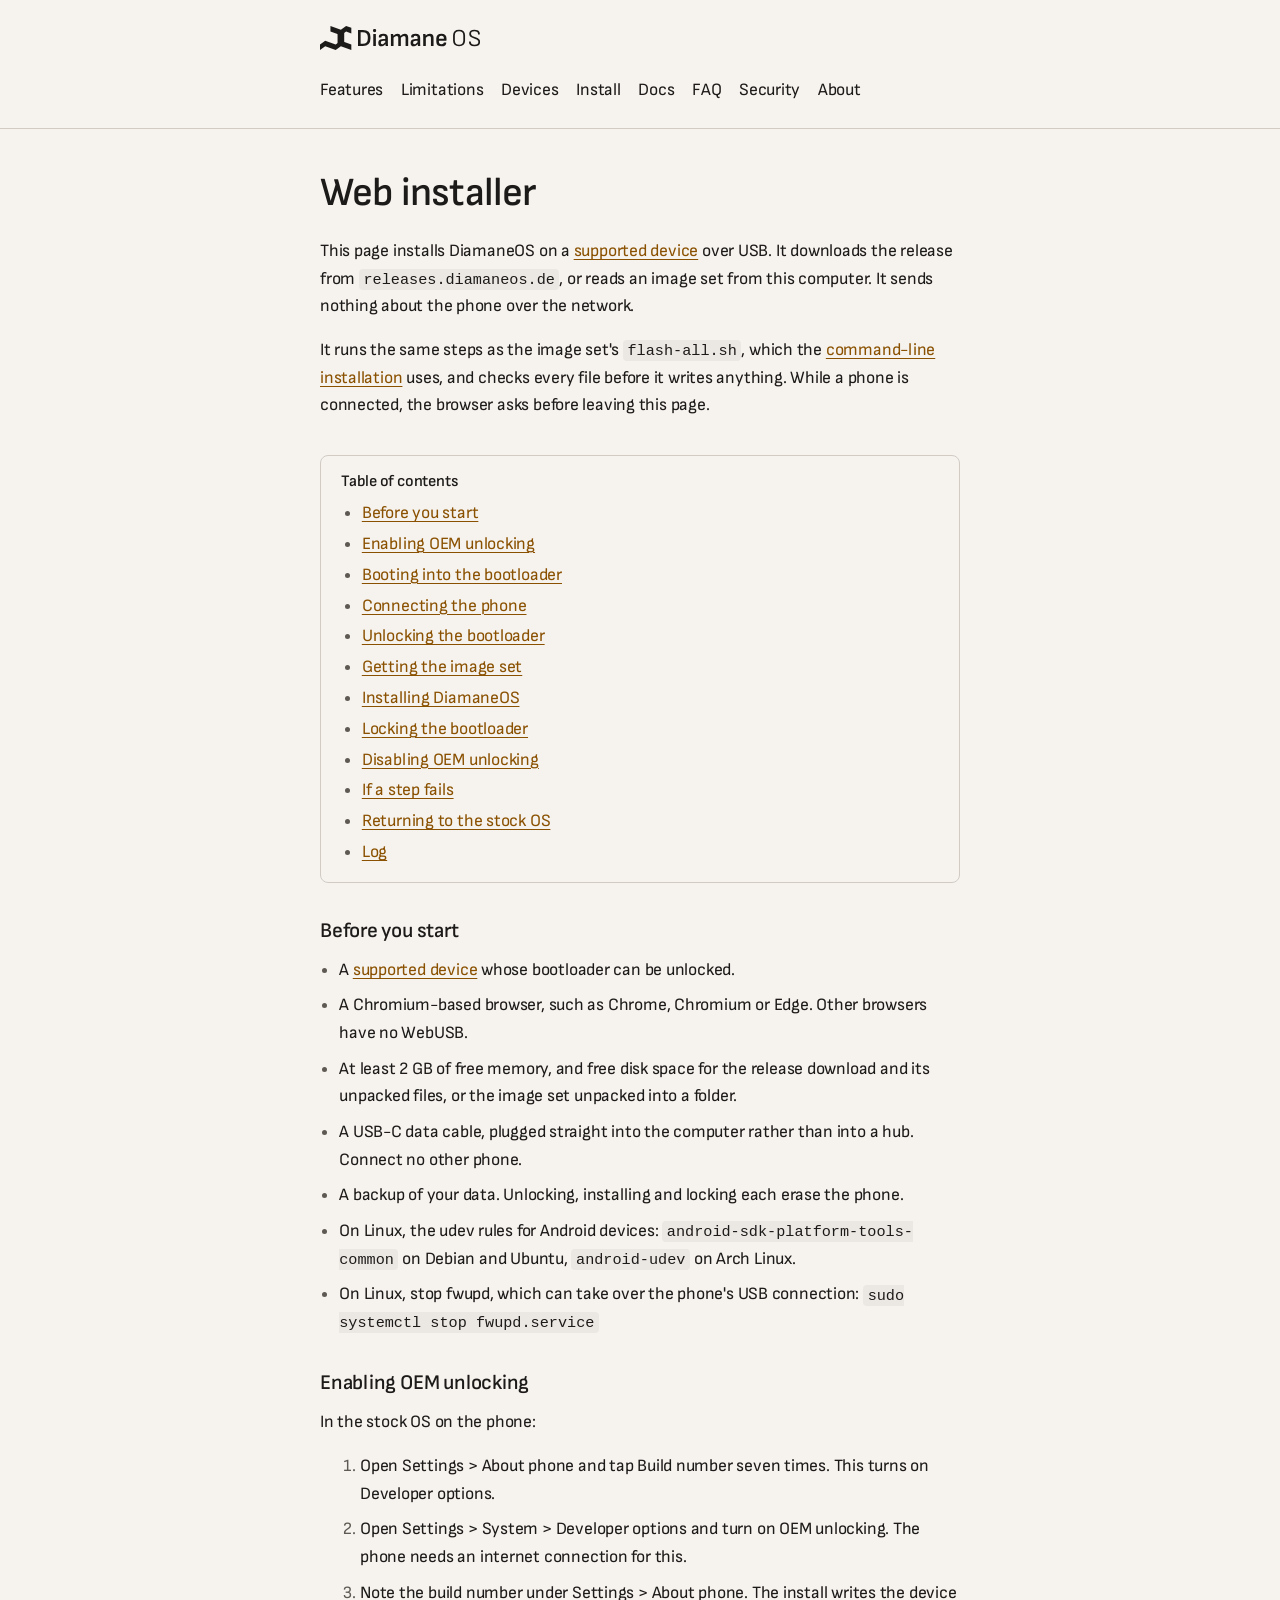
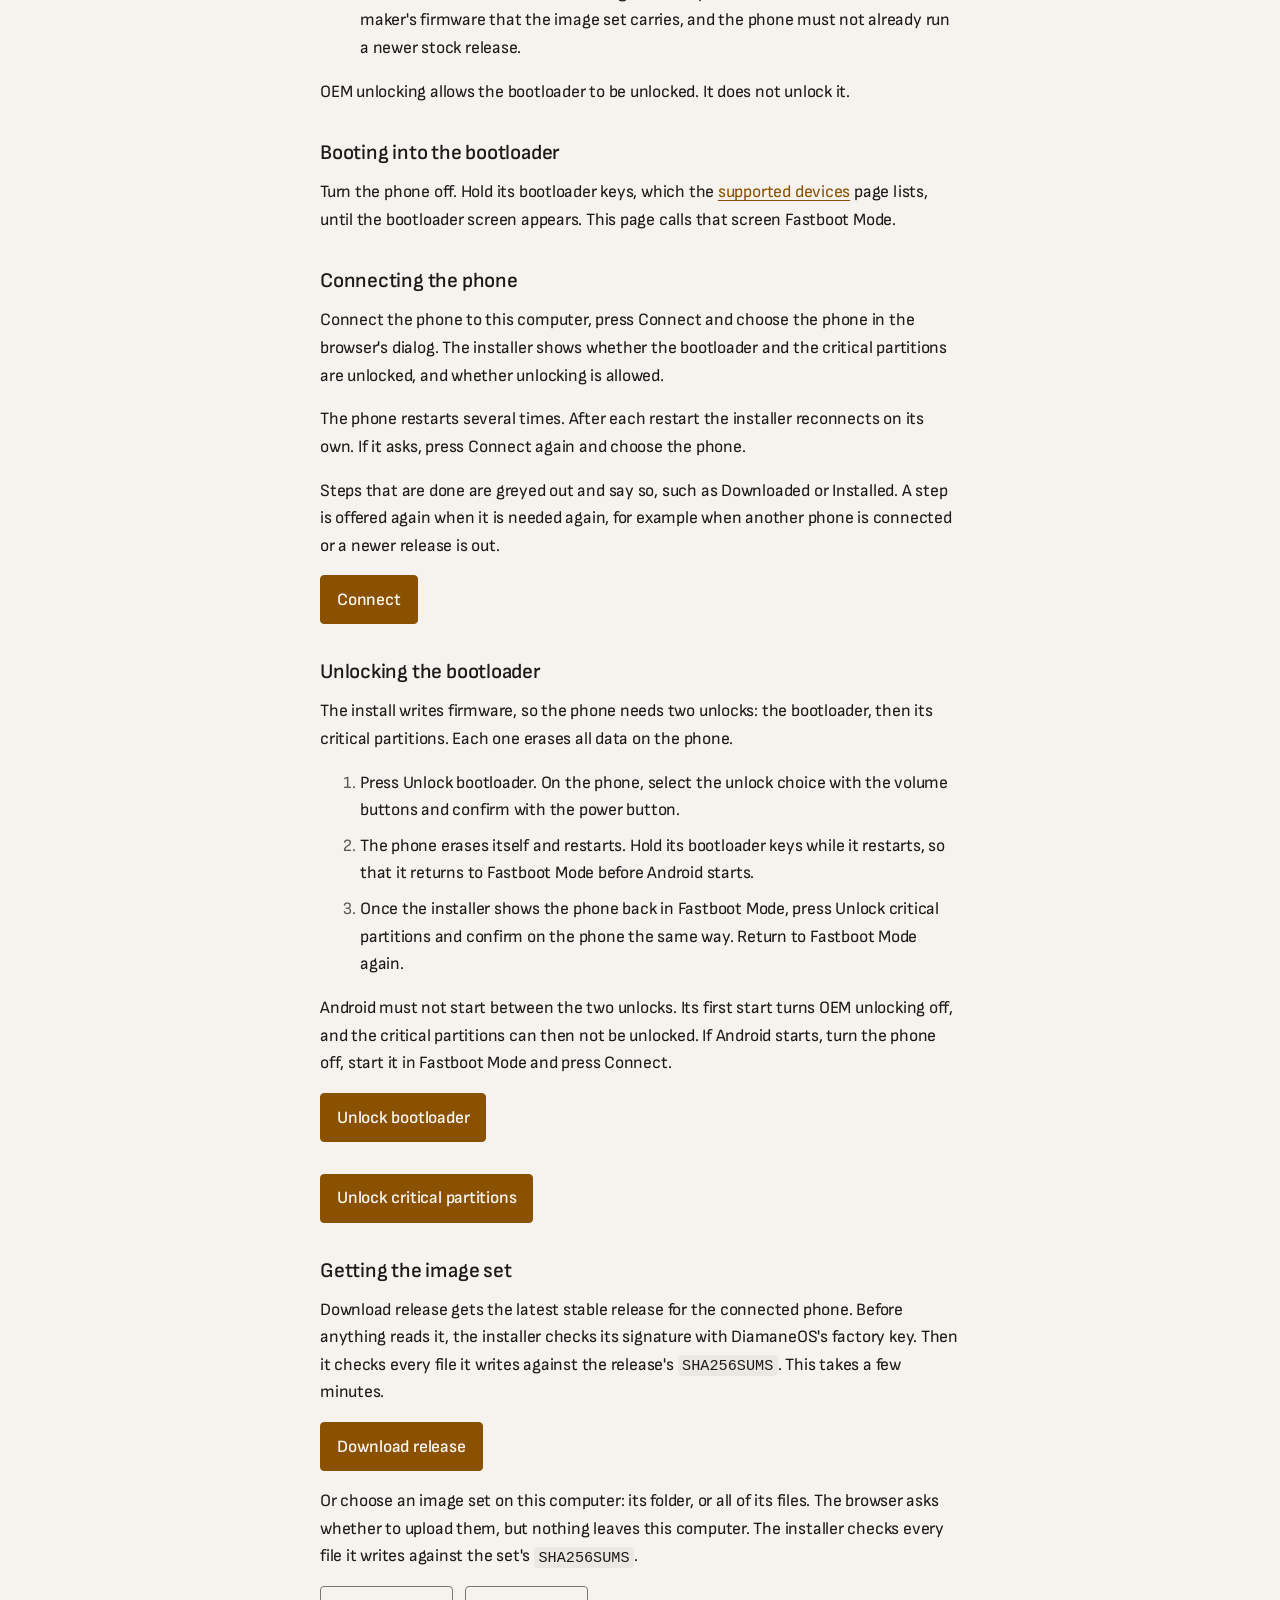
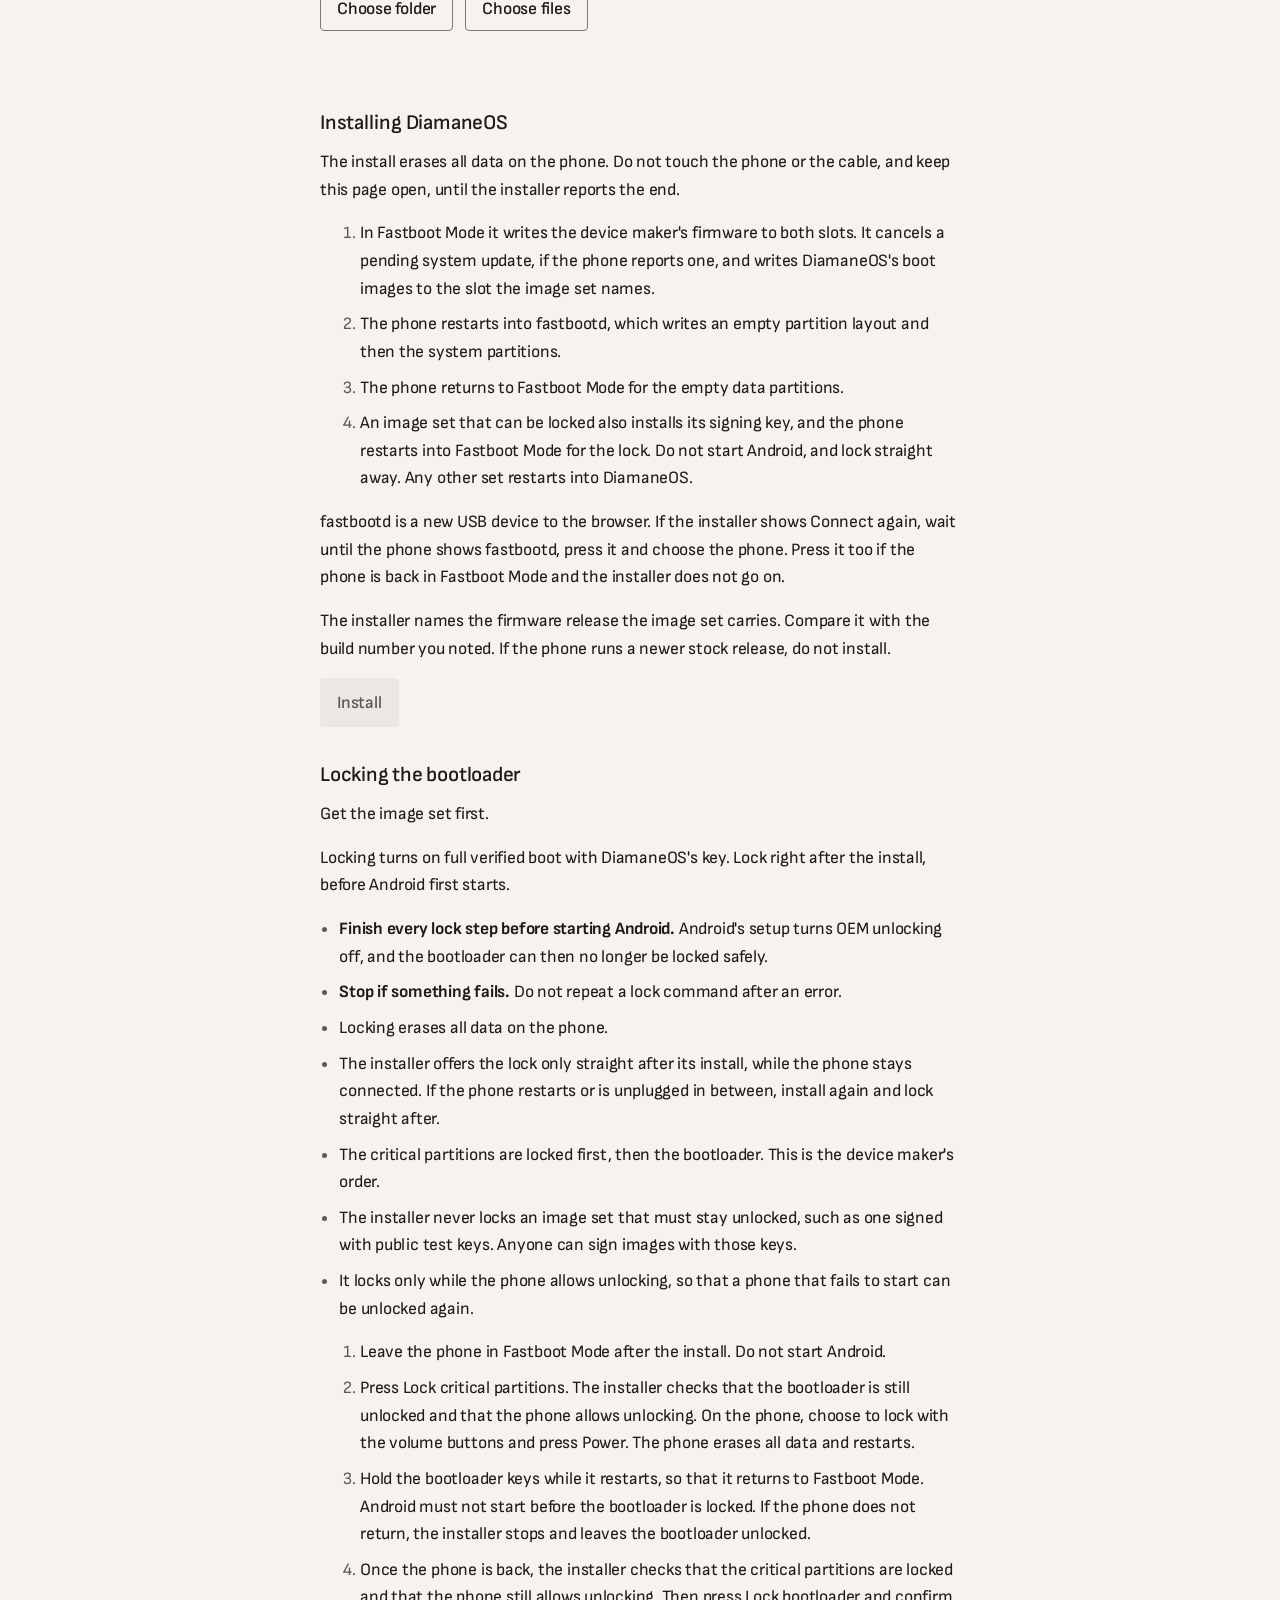
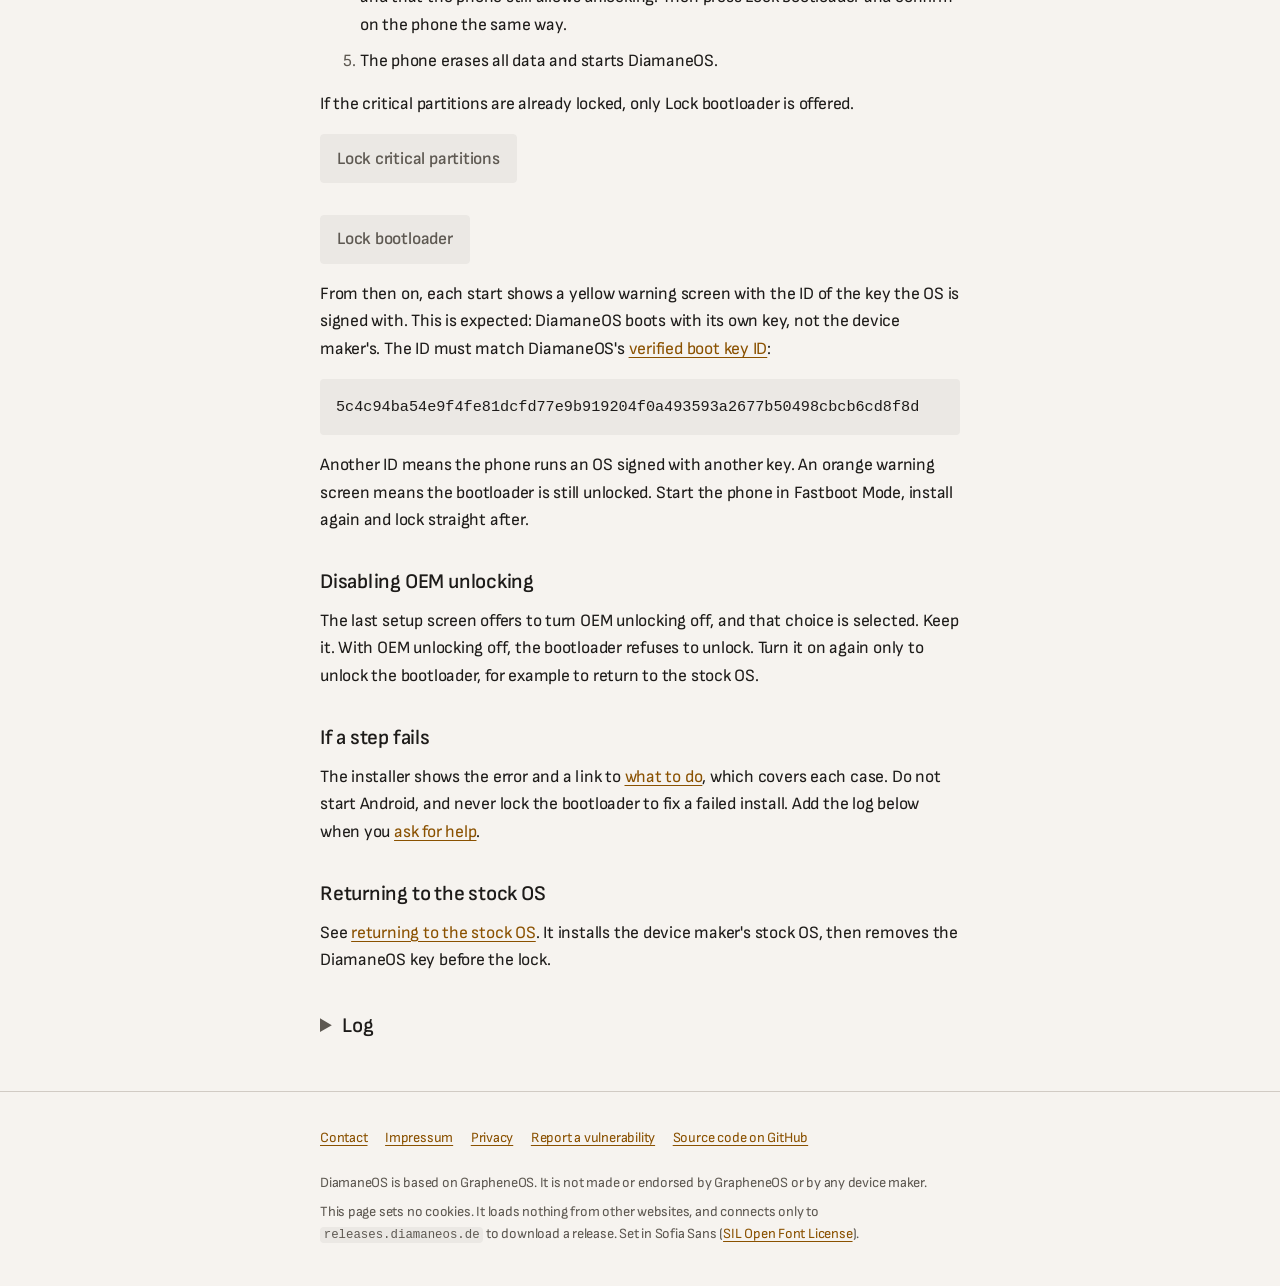
==== commit 119705a9: "Buttons say when a step is done Download shows Downloaded with the build number, Install shows Insta" ====
--- a/web/index.html
+++ b/web/index.html
@@ -126,8 +126,11 @@
                 and whether unlocking is allowed.</p>
 
                 <p>The phone restarts several times. After each restart the installer reconnects on its own.
-                If it asks, press Connect again and choose the phone. Steps the phone reports as done are
-                greyed out.</p>
+                If it asks, press Connect again and choose the phone.</p>
+
+                <p>Steps that are done are greyed out and say so, such as Downloaded or Installed. A step is
+                offered again when it is needed again, for example when another phone is connected or a
+                newer release is out.</p>
 
                 <button id="connect-button" disabled="">Connect</button>
 
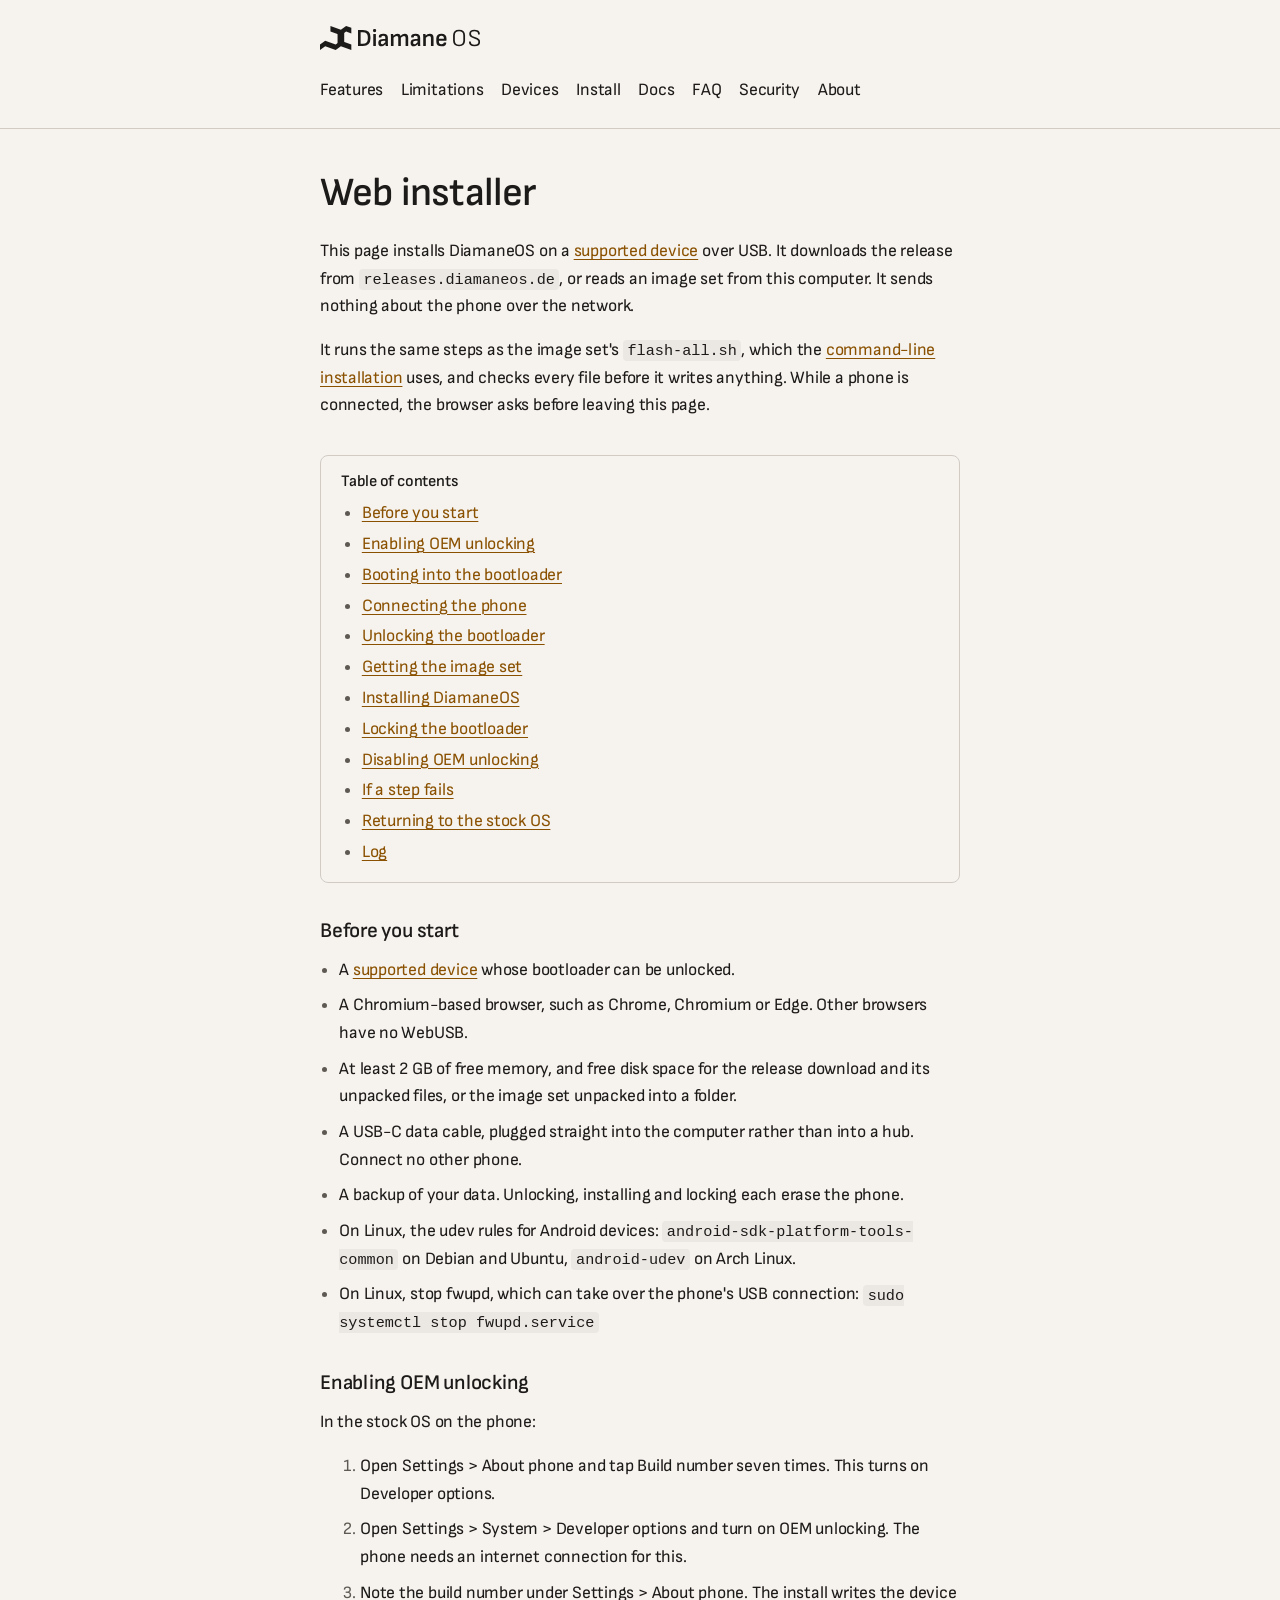
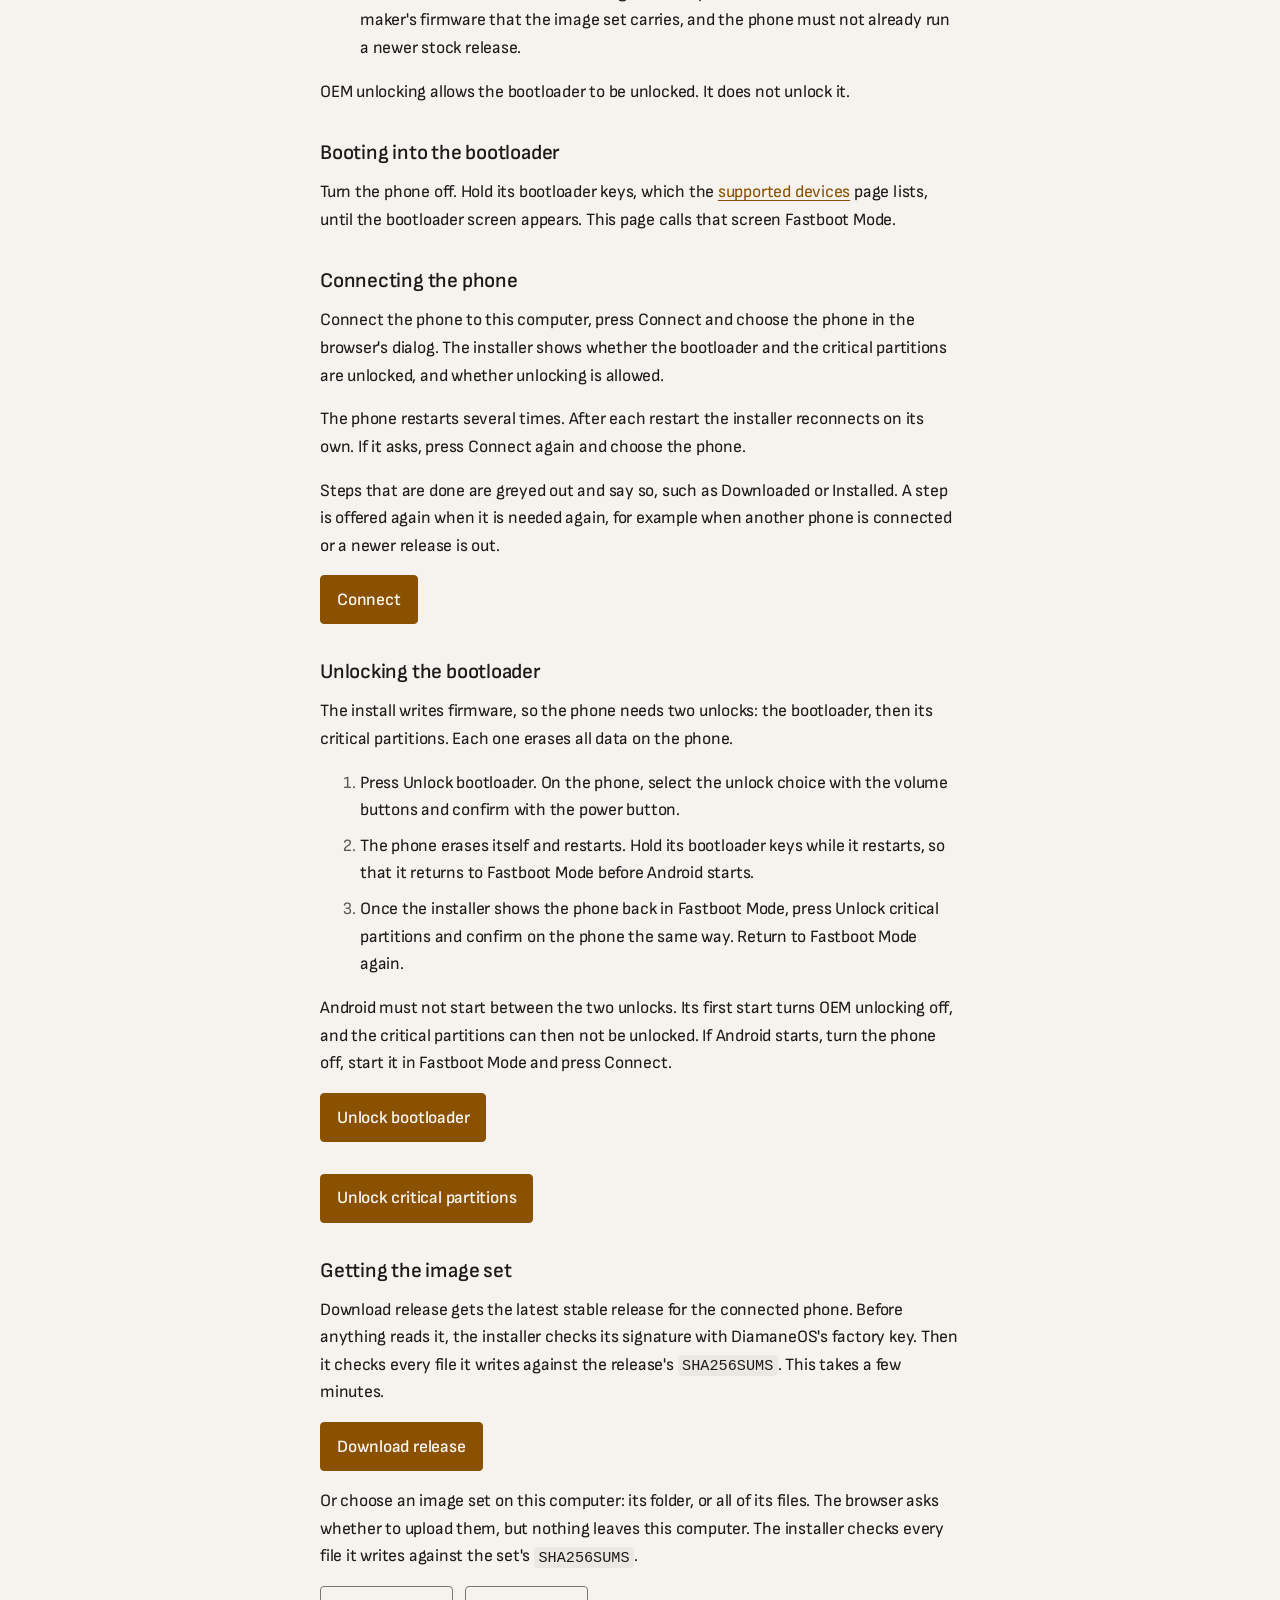
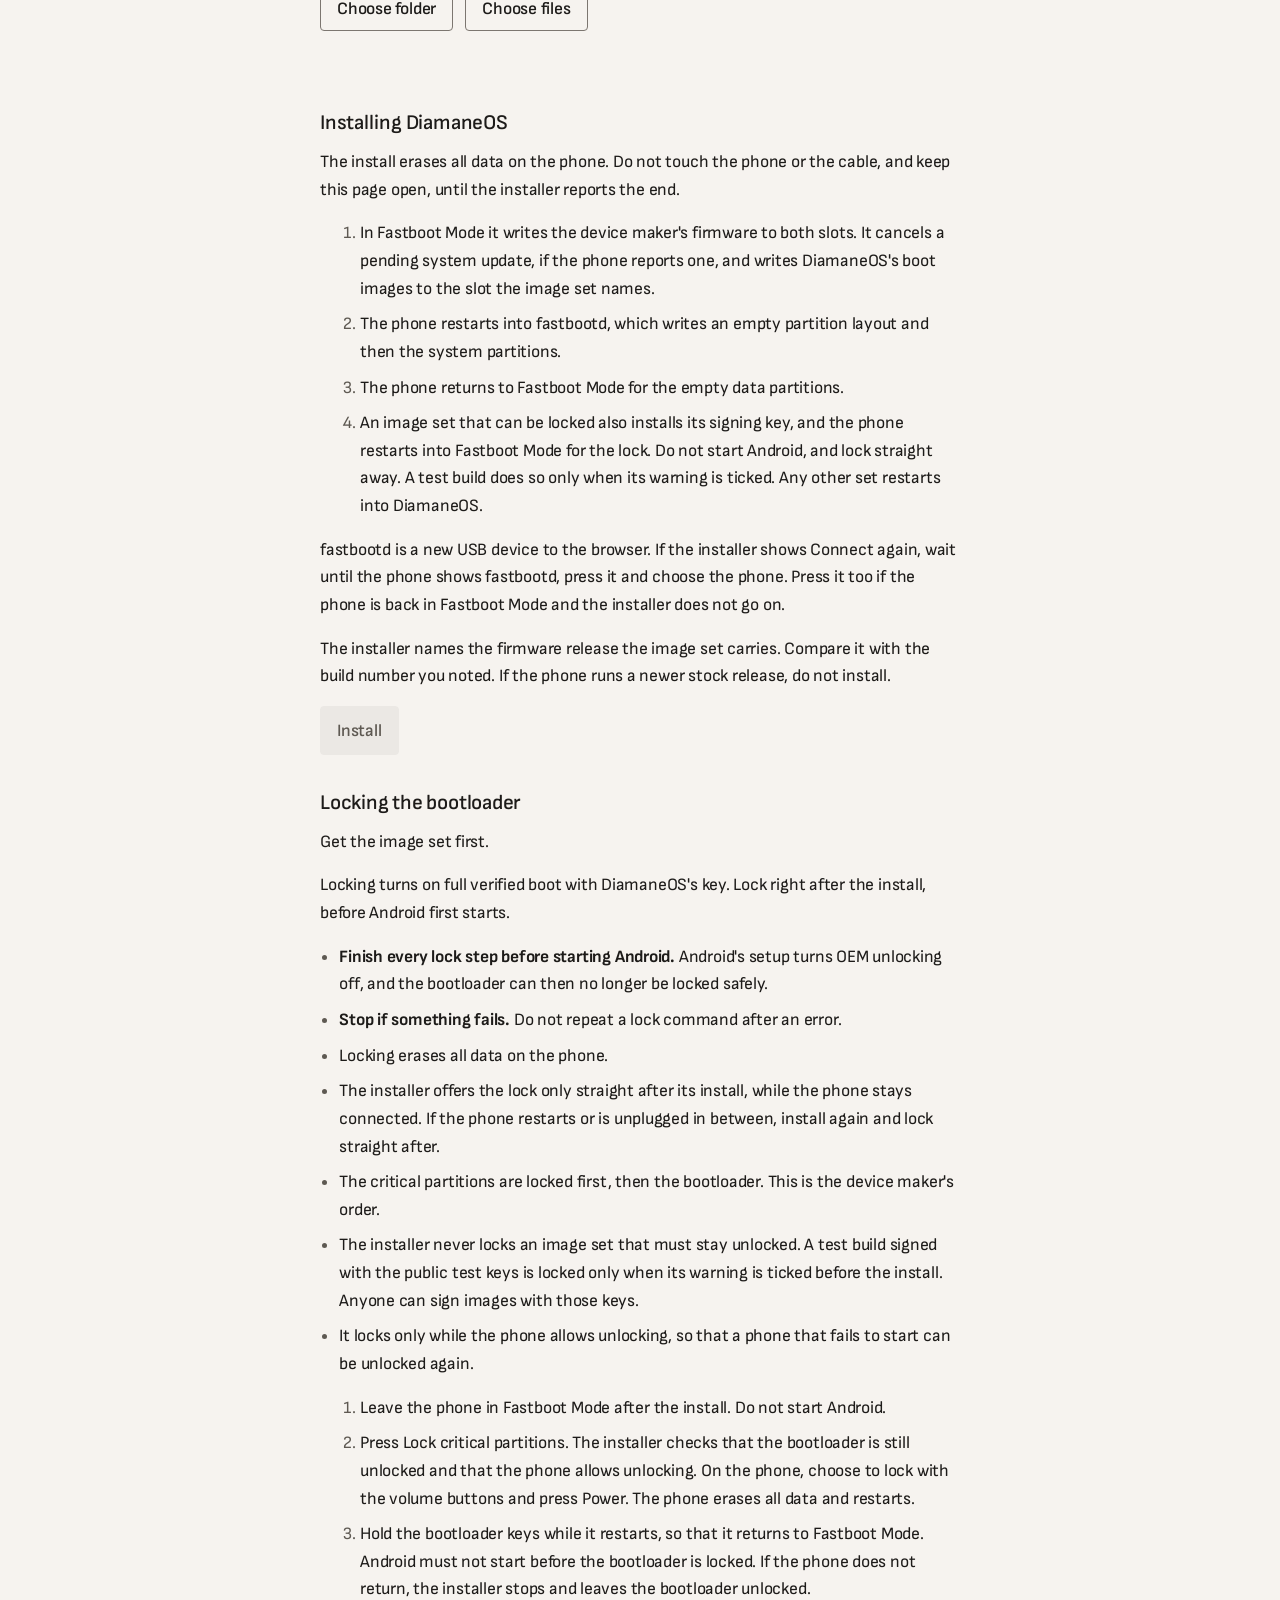
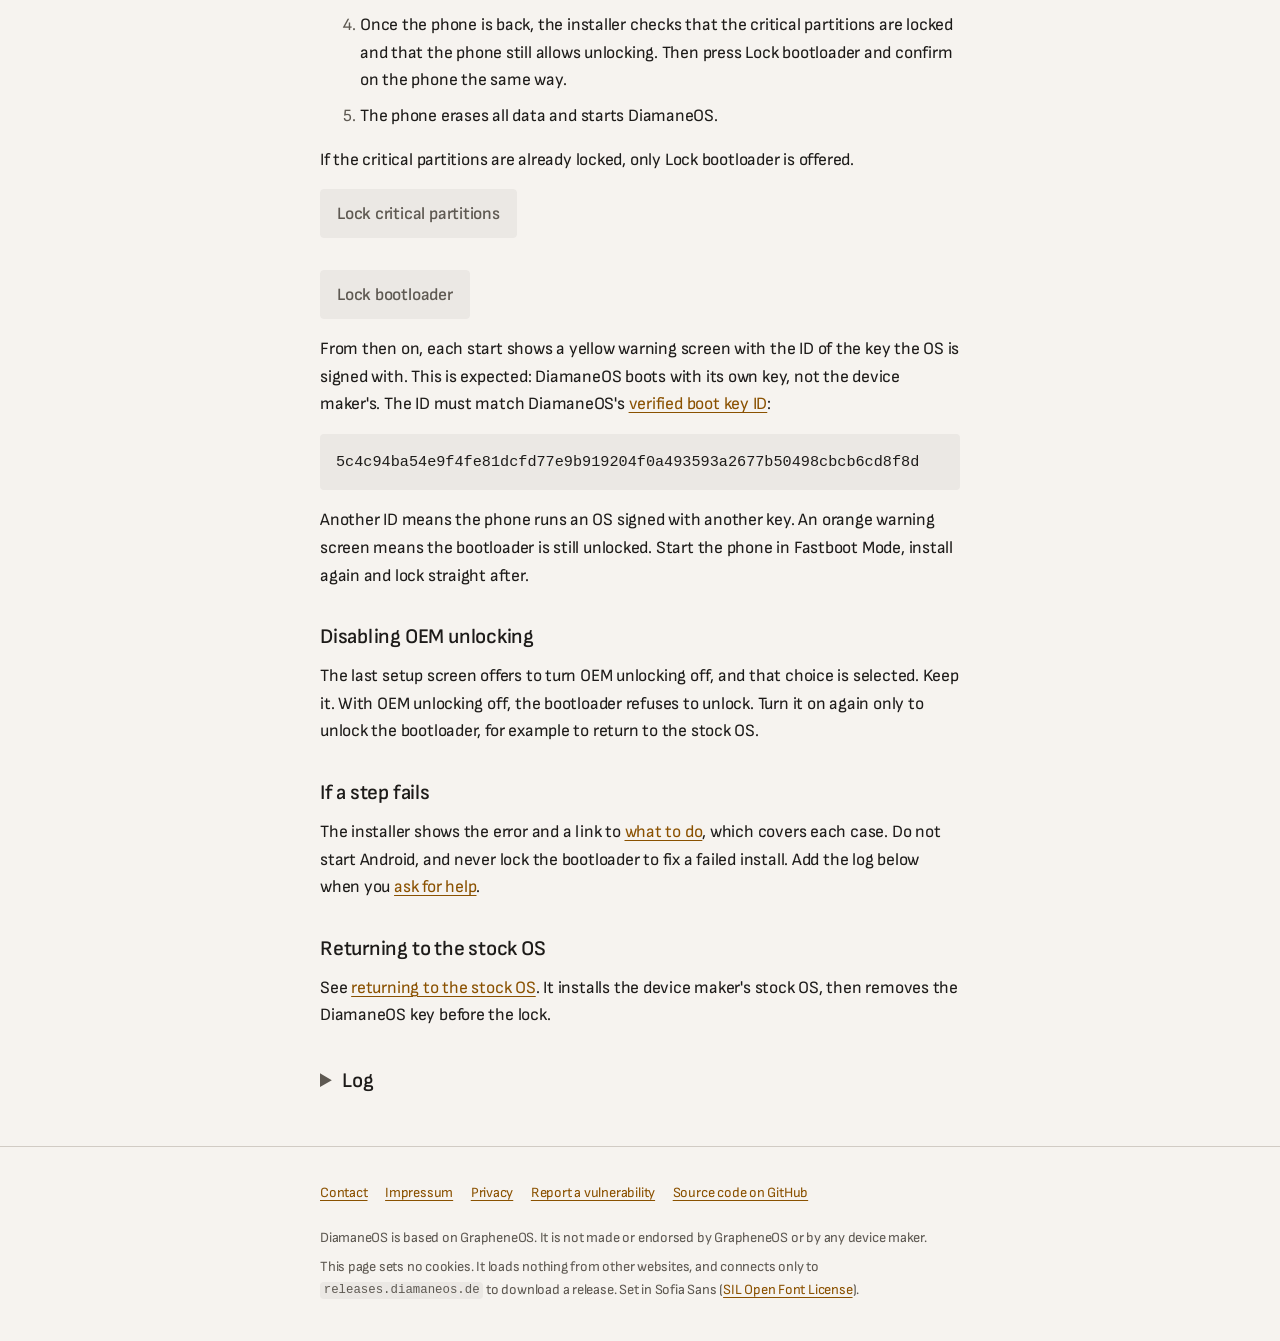
==== commit c76fd701: "Lock a test build only after its warning is ticked The page warns that anyone can sign images for th" ====
--- a/web/index.html
+++ b/web/index.html
@@ -215,8 +215,8 @@
                     system partitions.</li>
                     <li>The phone returns to Fastboot Mode for the empty data partitions.</li>
                     <li>An image set that can be locked also installs its signing key, and the phone restarts
-                    into Fastboot Mode for the lock. Do not start Android, and lock straight away. Any other set
-                    restarts into DiamaneOS.</li>
+                    into Fastboot Mode for the lock. Do not start Android, and lock straight away. A test build
+                    does so only when its warning is ticked. Any other set restarts into DiamaneOS.</li>
                 </ol>
 
                 <p>fastbootd is a new USB device to the browser. If the installer shows Connect again, wait
@@ -229,6 +229,20 @@
                 <p id="firmware-check" hidden=""><label><input type="checkbox" id="firmware-confirm"/> The
                 phone does not run a newer stock release than
                 <span id="firmware-release">the one in the image set</span>.</label></p>
+
+                <div id="test-key-check" hidden="">
+                    <p><strong>Warning:</strong> this build is signed with the public test keys, which anyone can
+                    download. A phone locked with it accepts any image or update signed with them, so the lock
+                    does not protect it. Lock it only for a test. Then unlock it again. To keep the phone locked,
+                    install a release or a build signed with your own keys.</p>
+
+                    <p>A test build keeps rollback index 0. If the phone ran a locked build before, the locked
+                    test build does not start. Keep OEM unlocking on in the setup, so that you can unlock the
+                    phone again.</p>
+
+                    <p><label><input type="checkbox" id="test-key-confirm"/> Install the public test key, so that
+                    I can lock the bootloader after the install. I understand the risk.</label></p>
+                </div>
 
                 <button id="install-button" disabled="">Install</button>
 
@@ -260,8 +274,9 @@
                     after.</li>
                     <li>The critical partitions are locked first, then the bootloader. This is the device
                     maker's order.</li>
-                    <li>The installer never locks an image set that must stay unlocked, such as one signed with
-                    public test keys. Anyone can sign images with those keys.</li>
+                    <li>The installer never locks an image set that must stay unlocked. A test build signed
+                    with the public test keys is locked only when its warning is ticked before the install.
+                    Anyone can sign images with those keys.</li>
                     <li>It locks only while the phone allows unlocking, so that a phone that fails to start
                     can be unlocked again.</li>
                 </ul>
